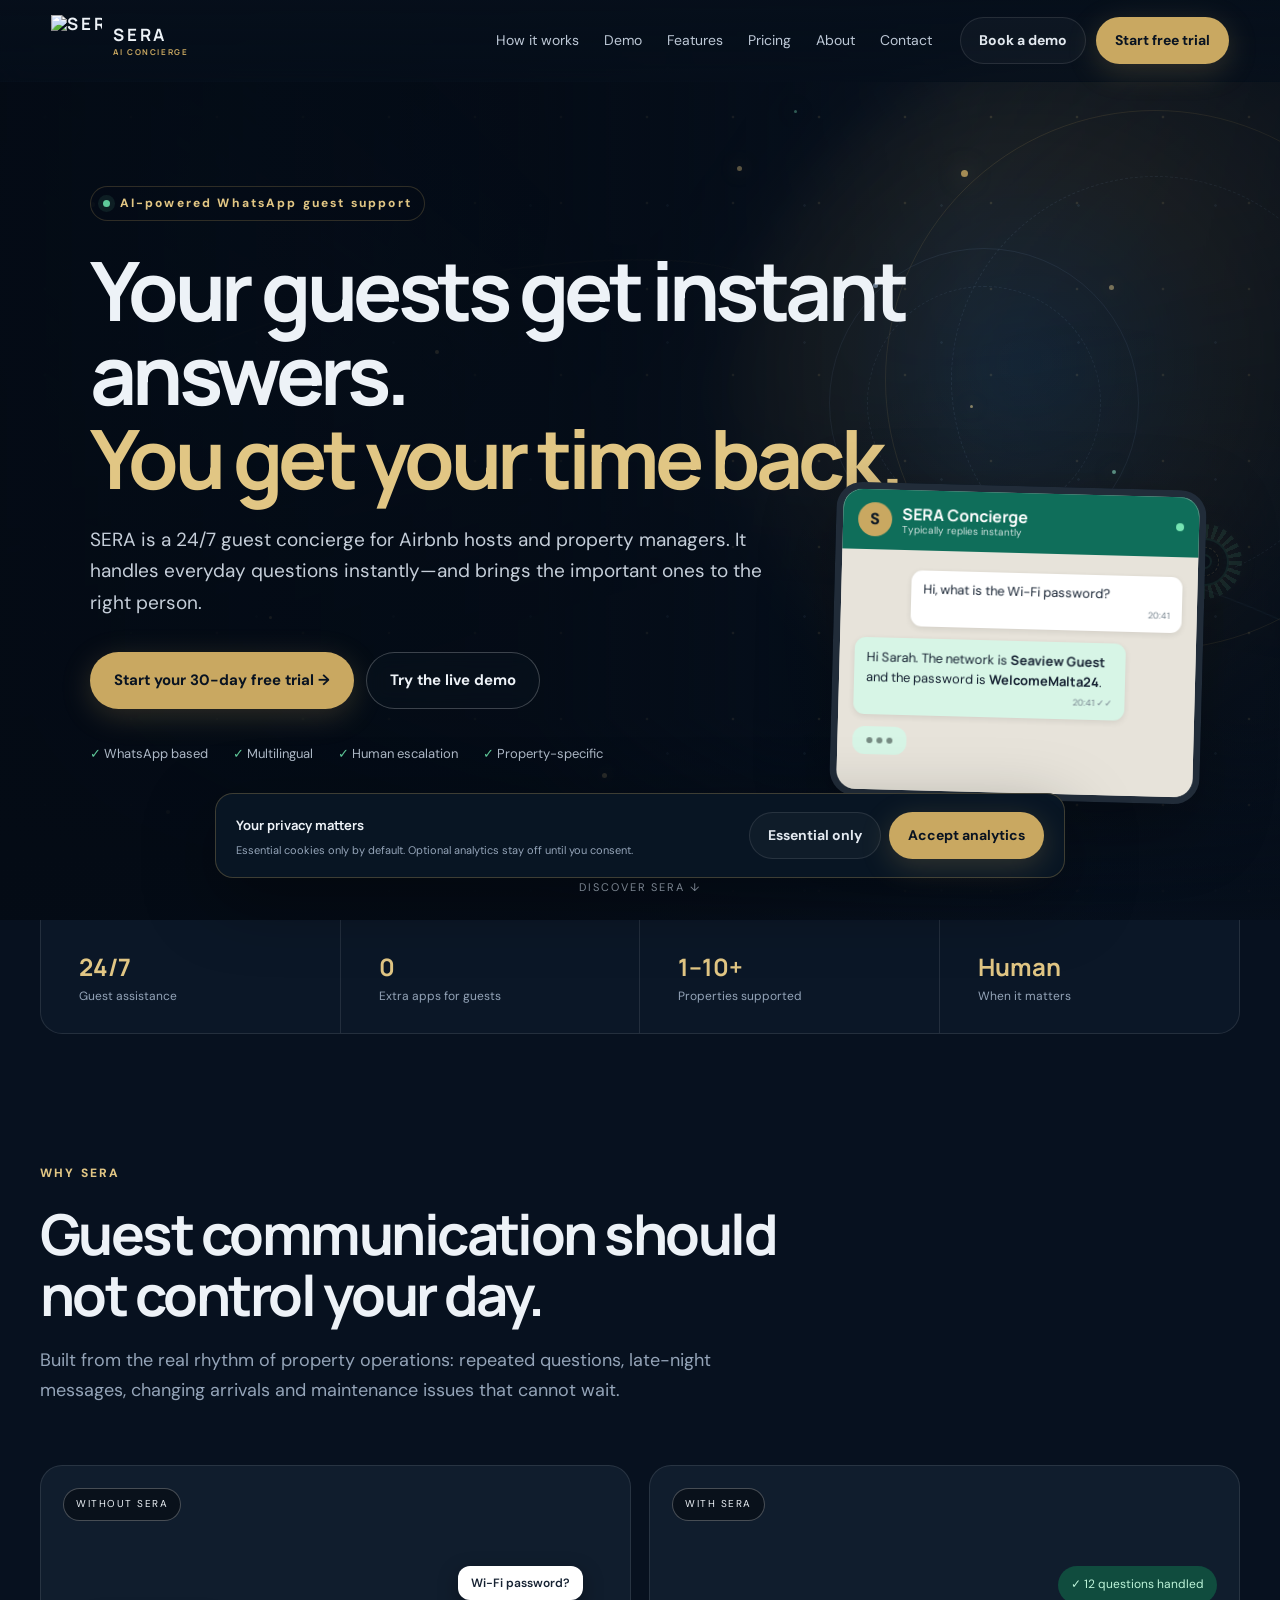
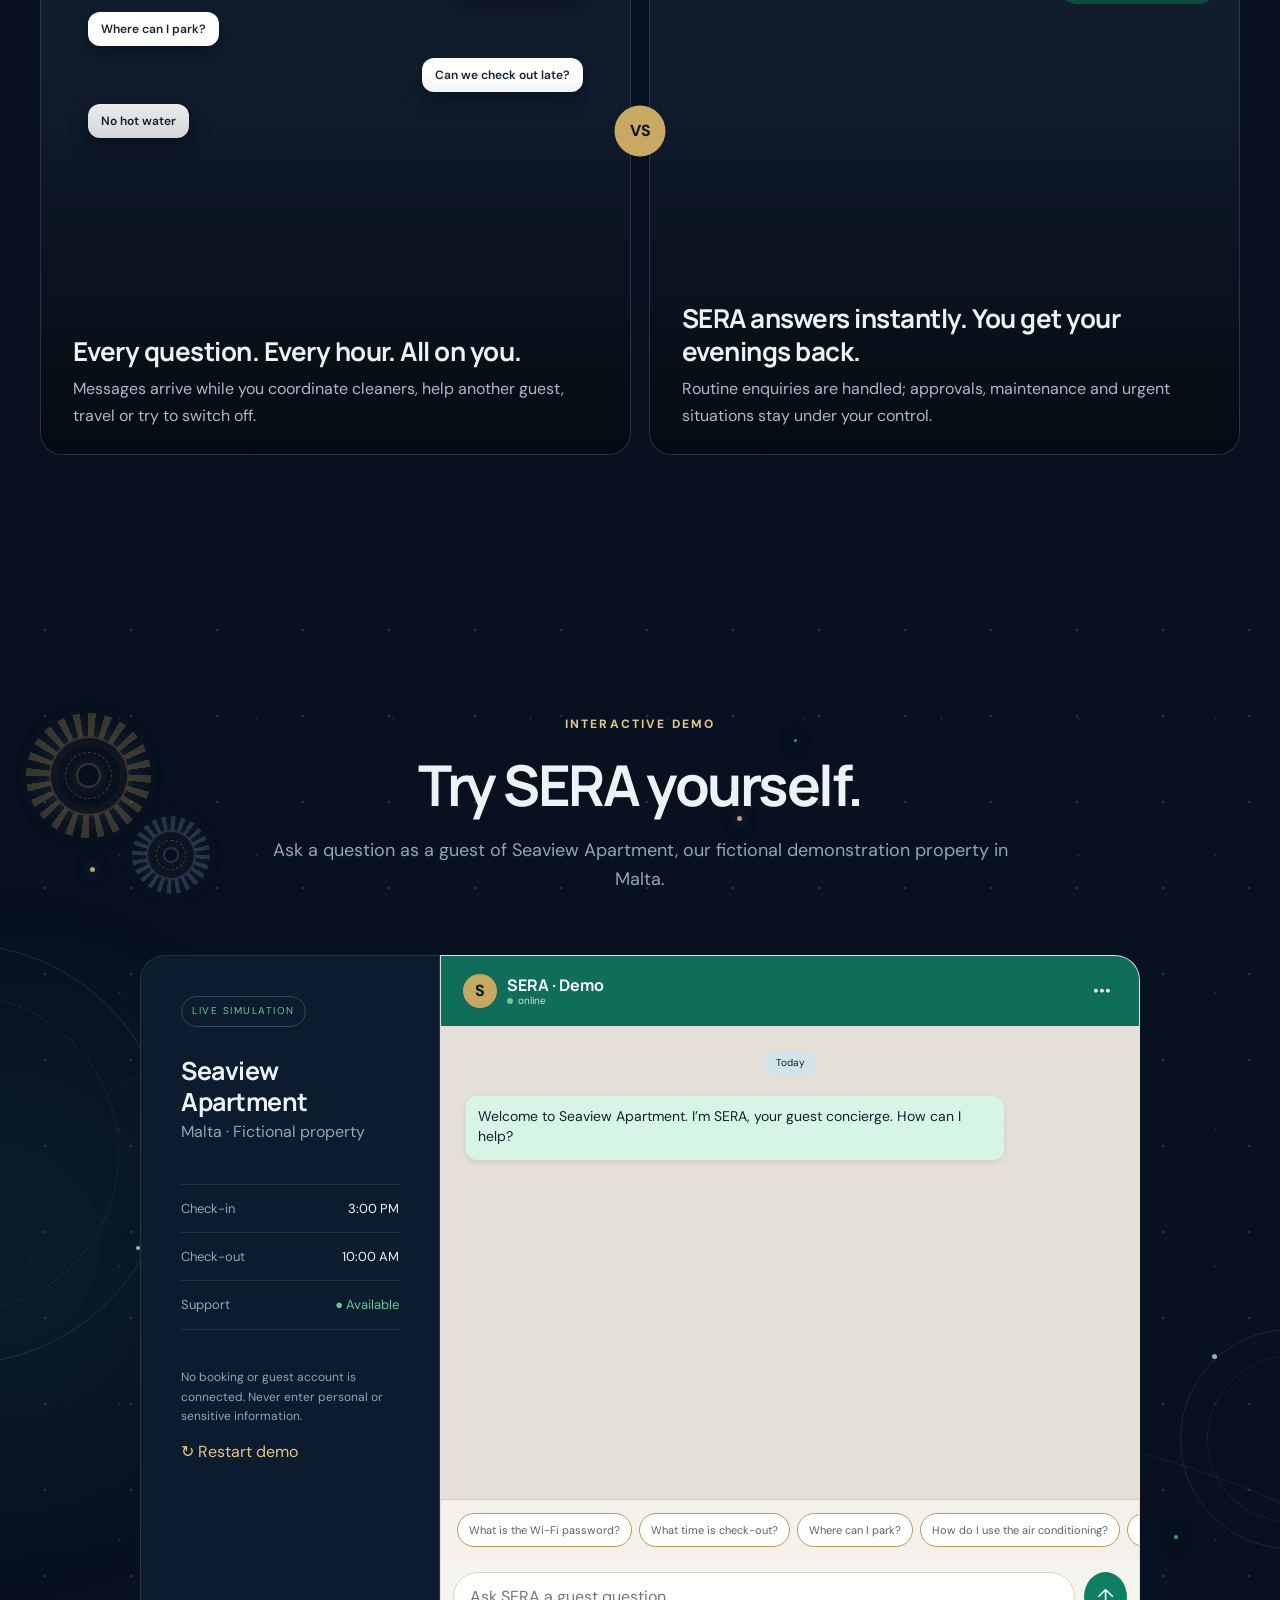
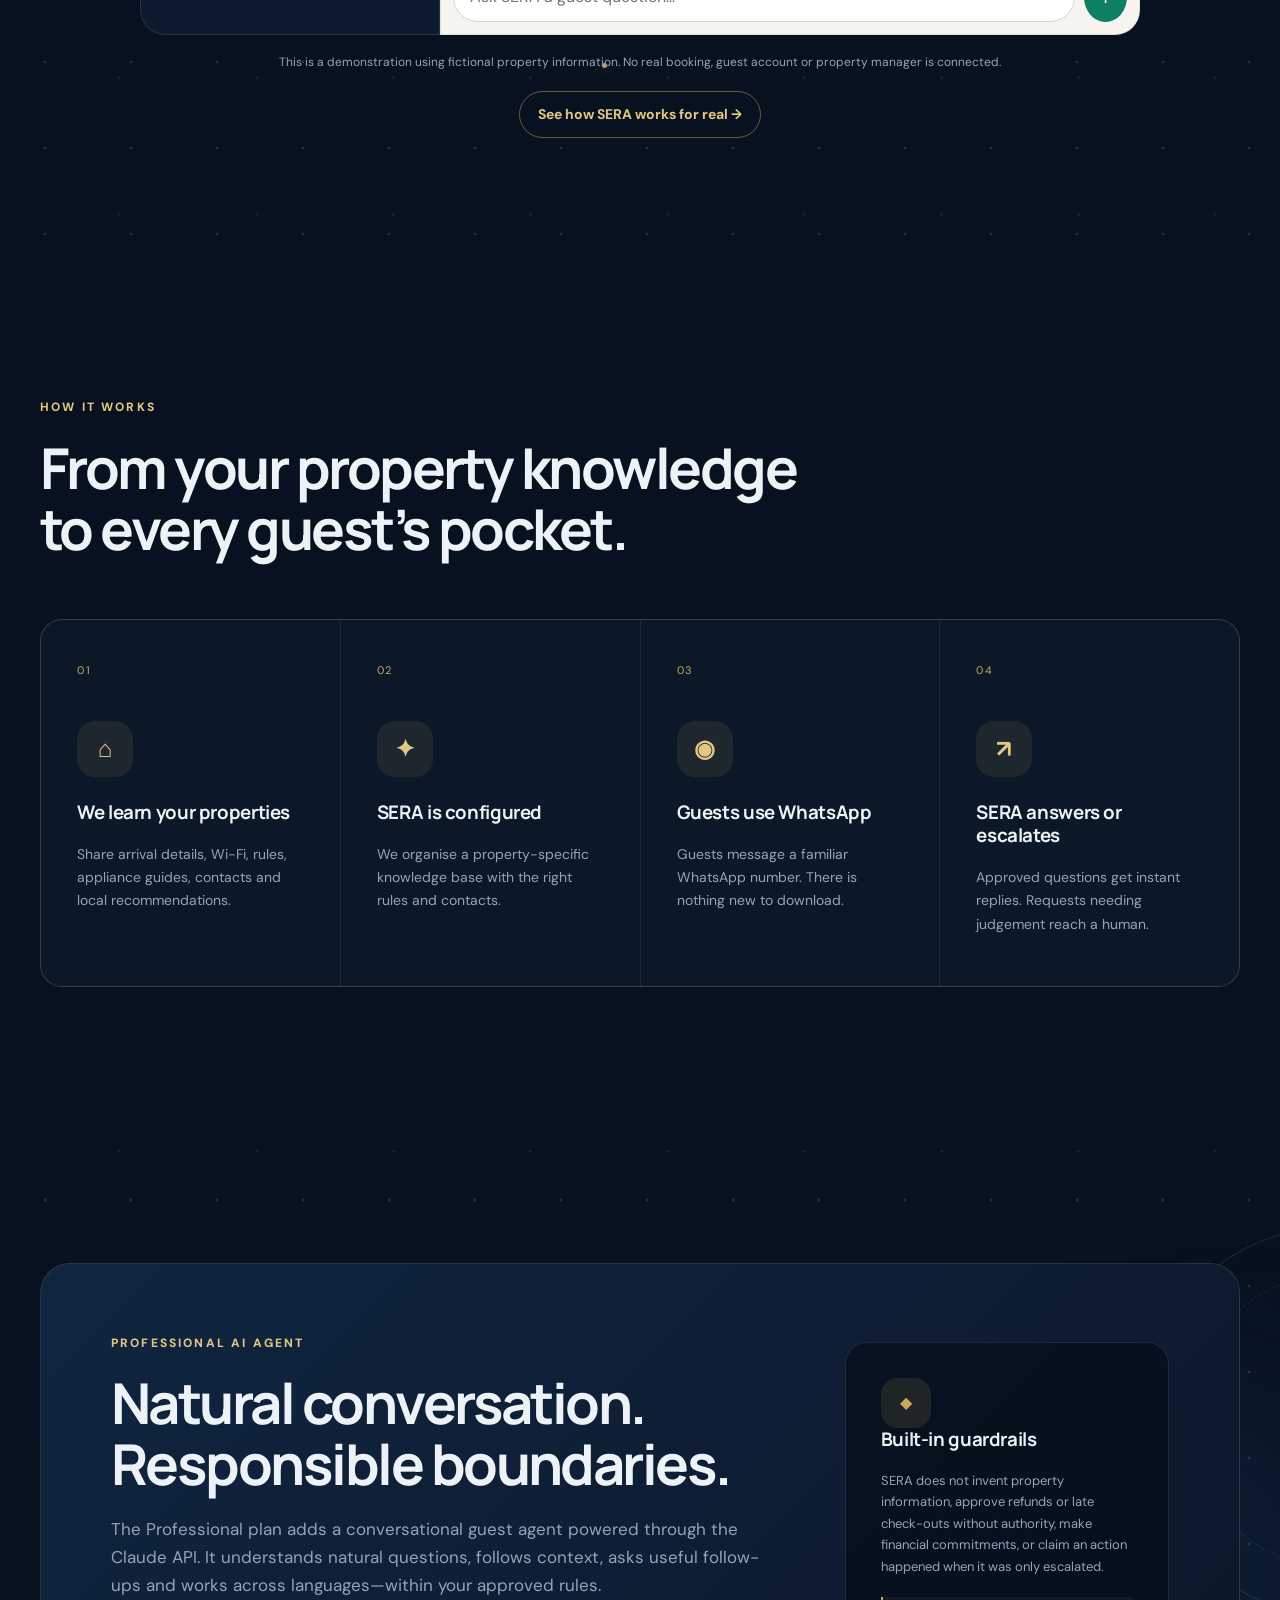
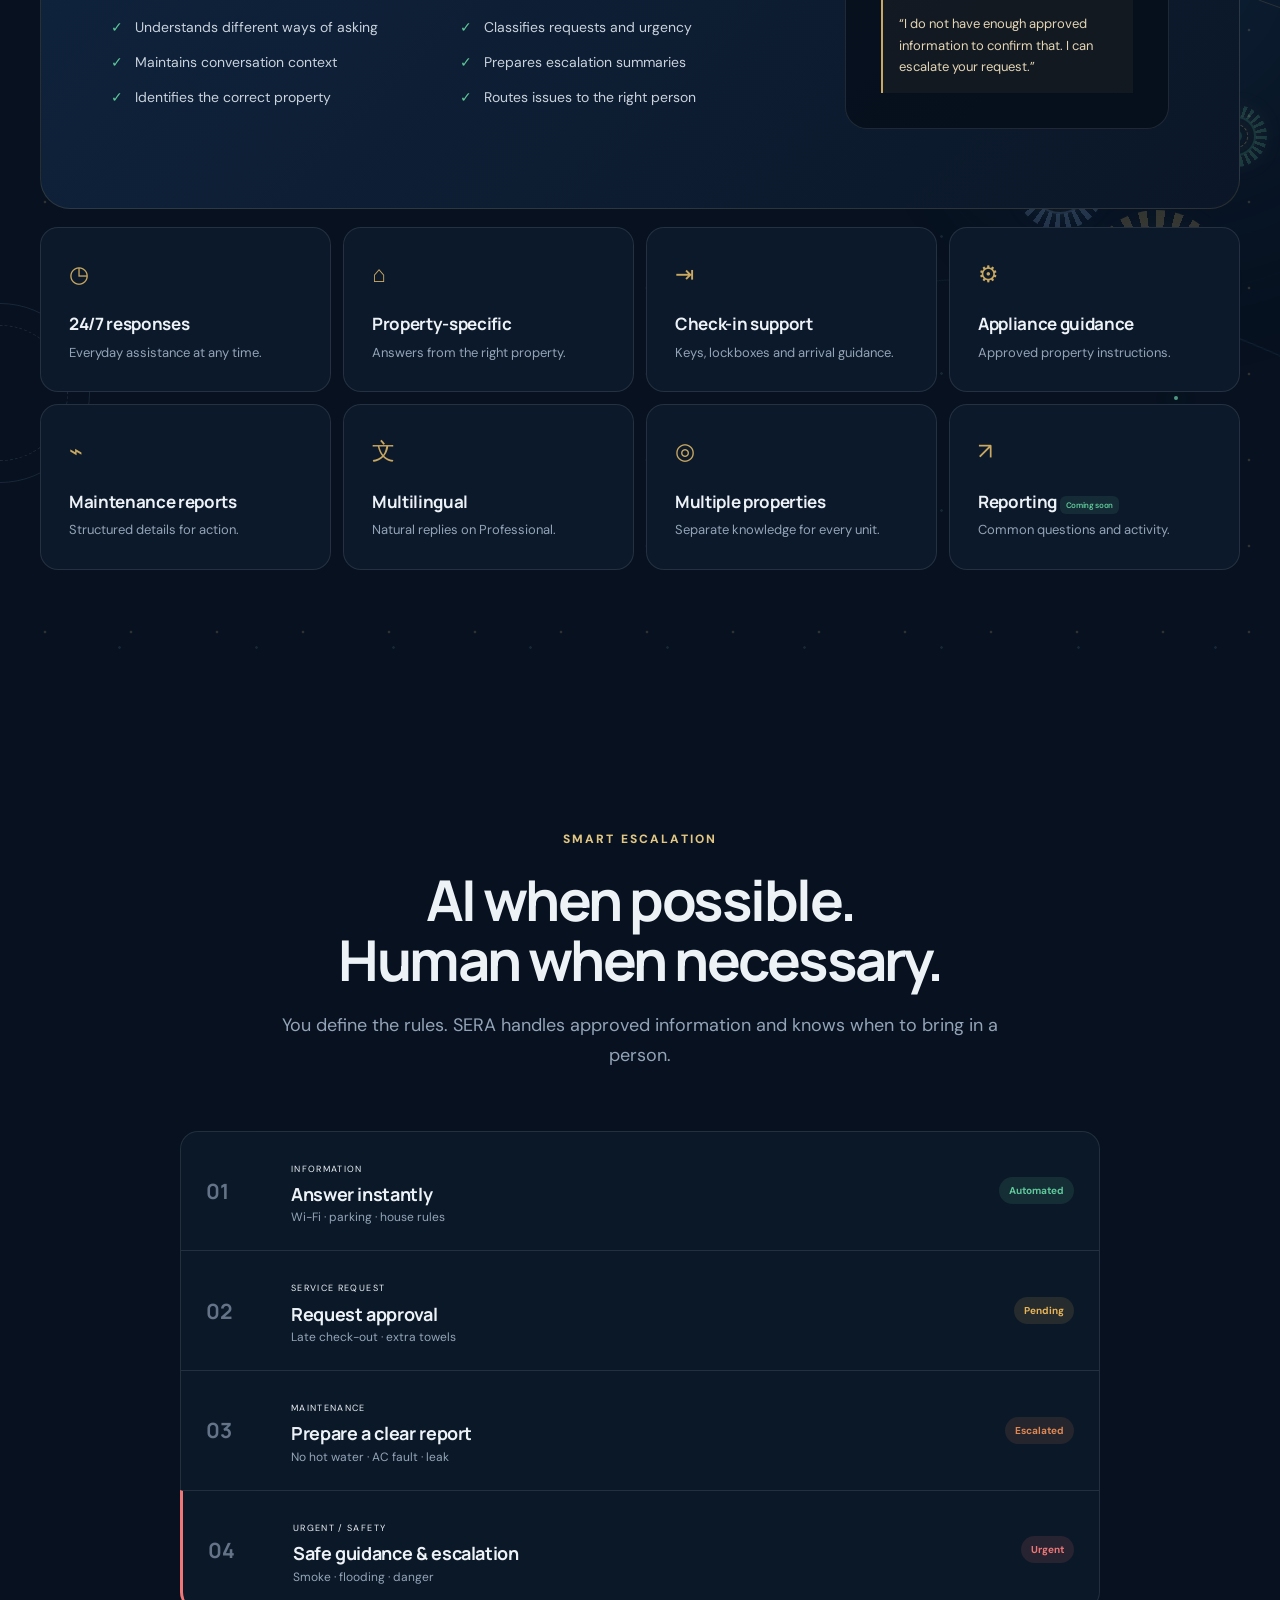
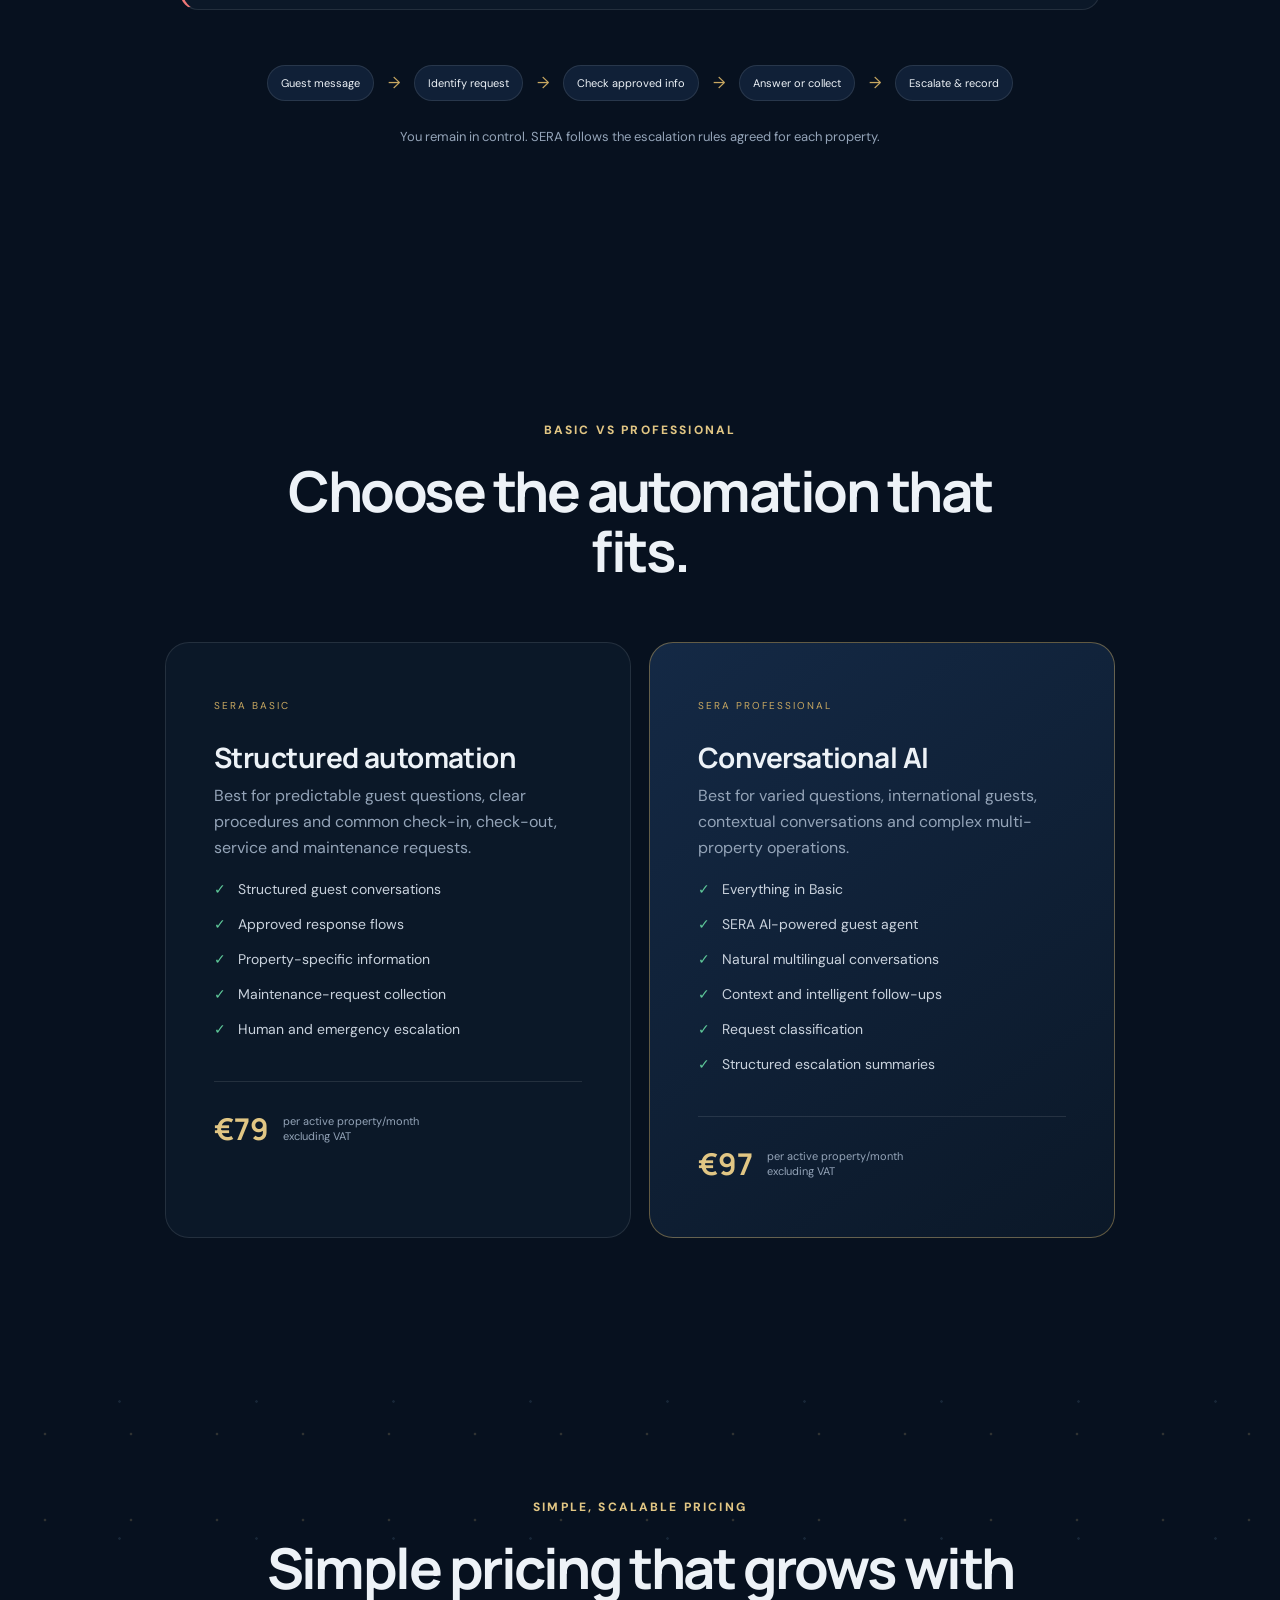
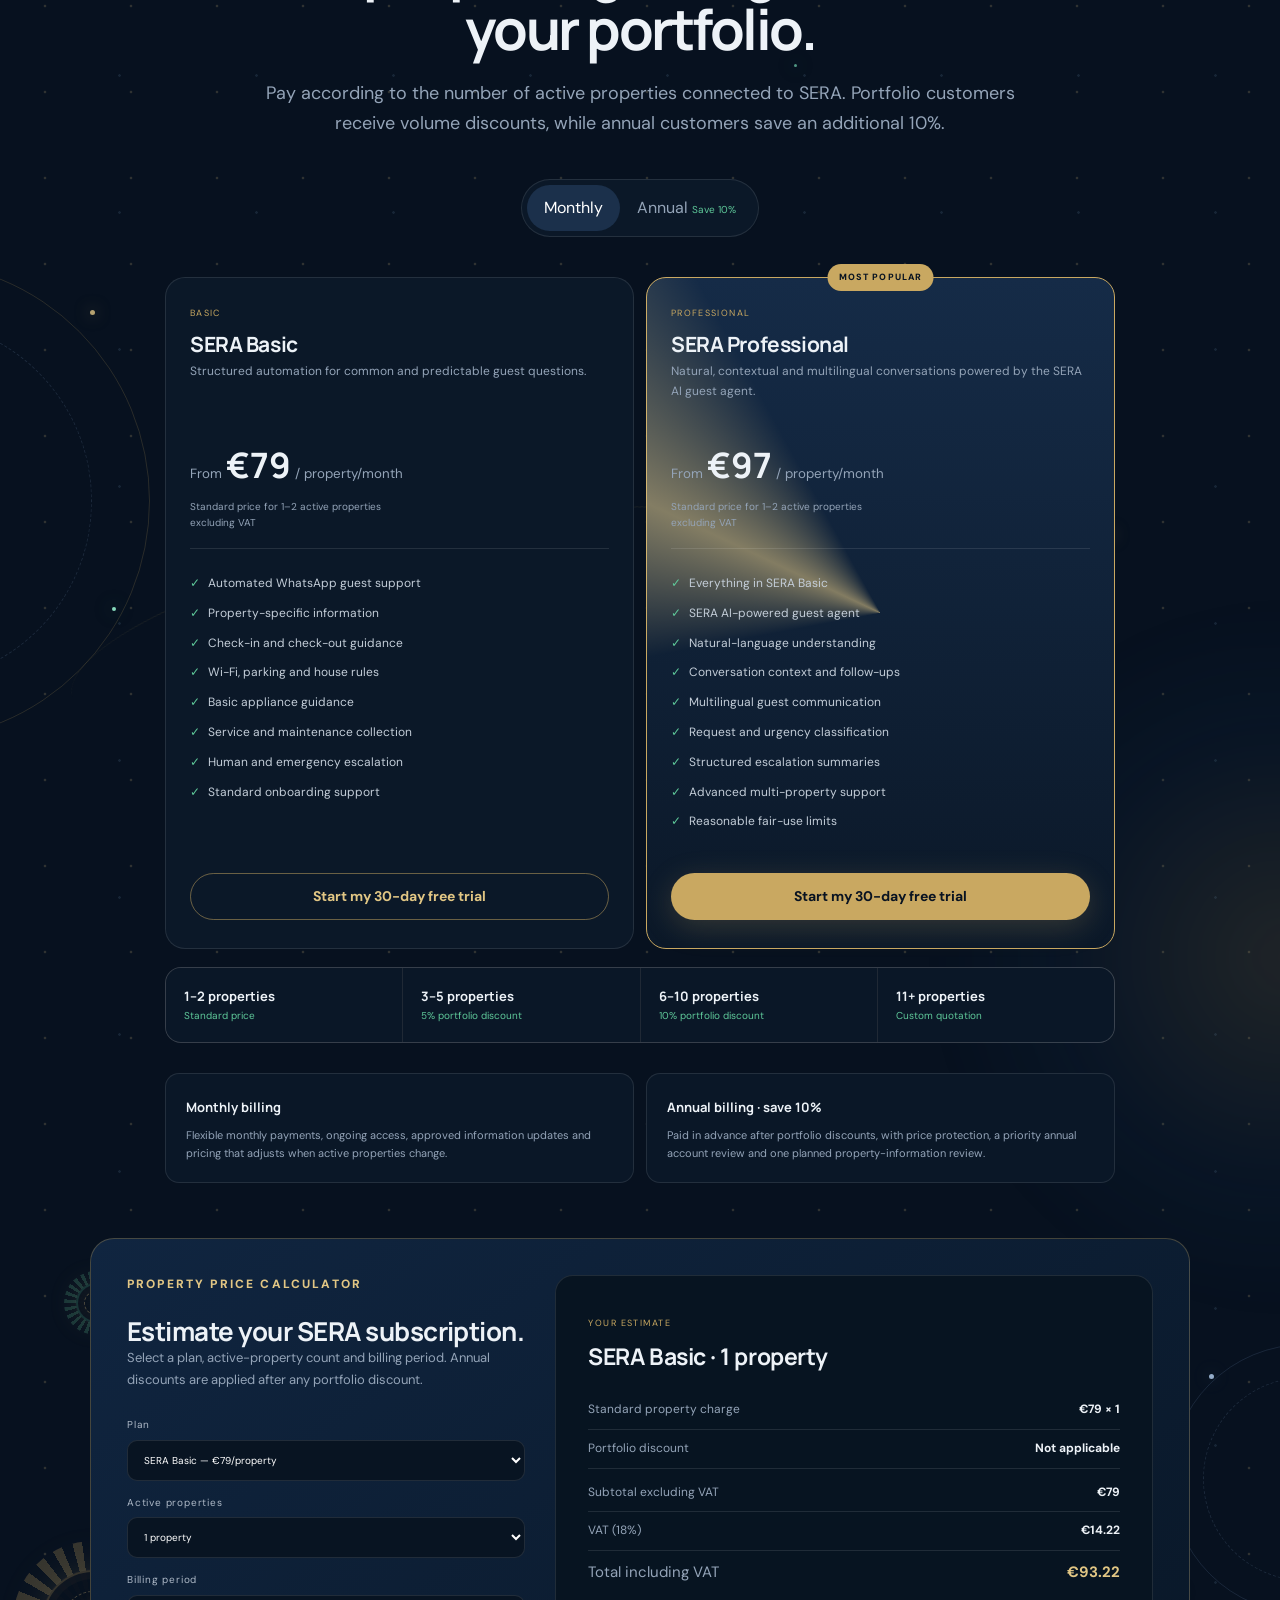
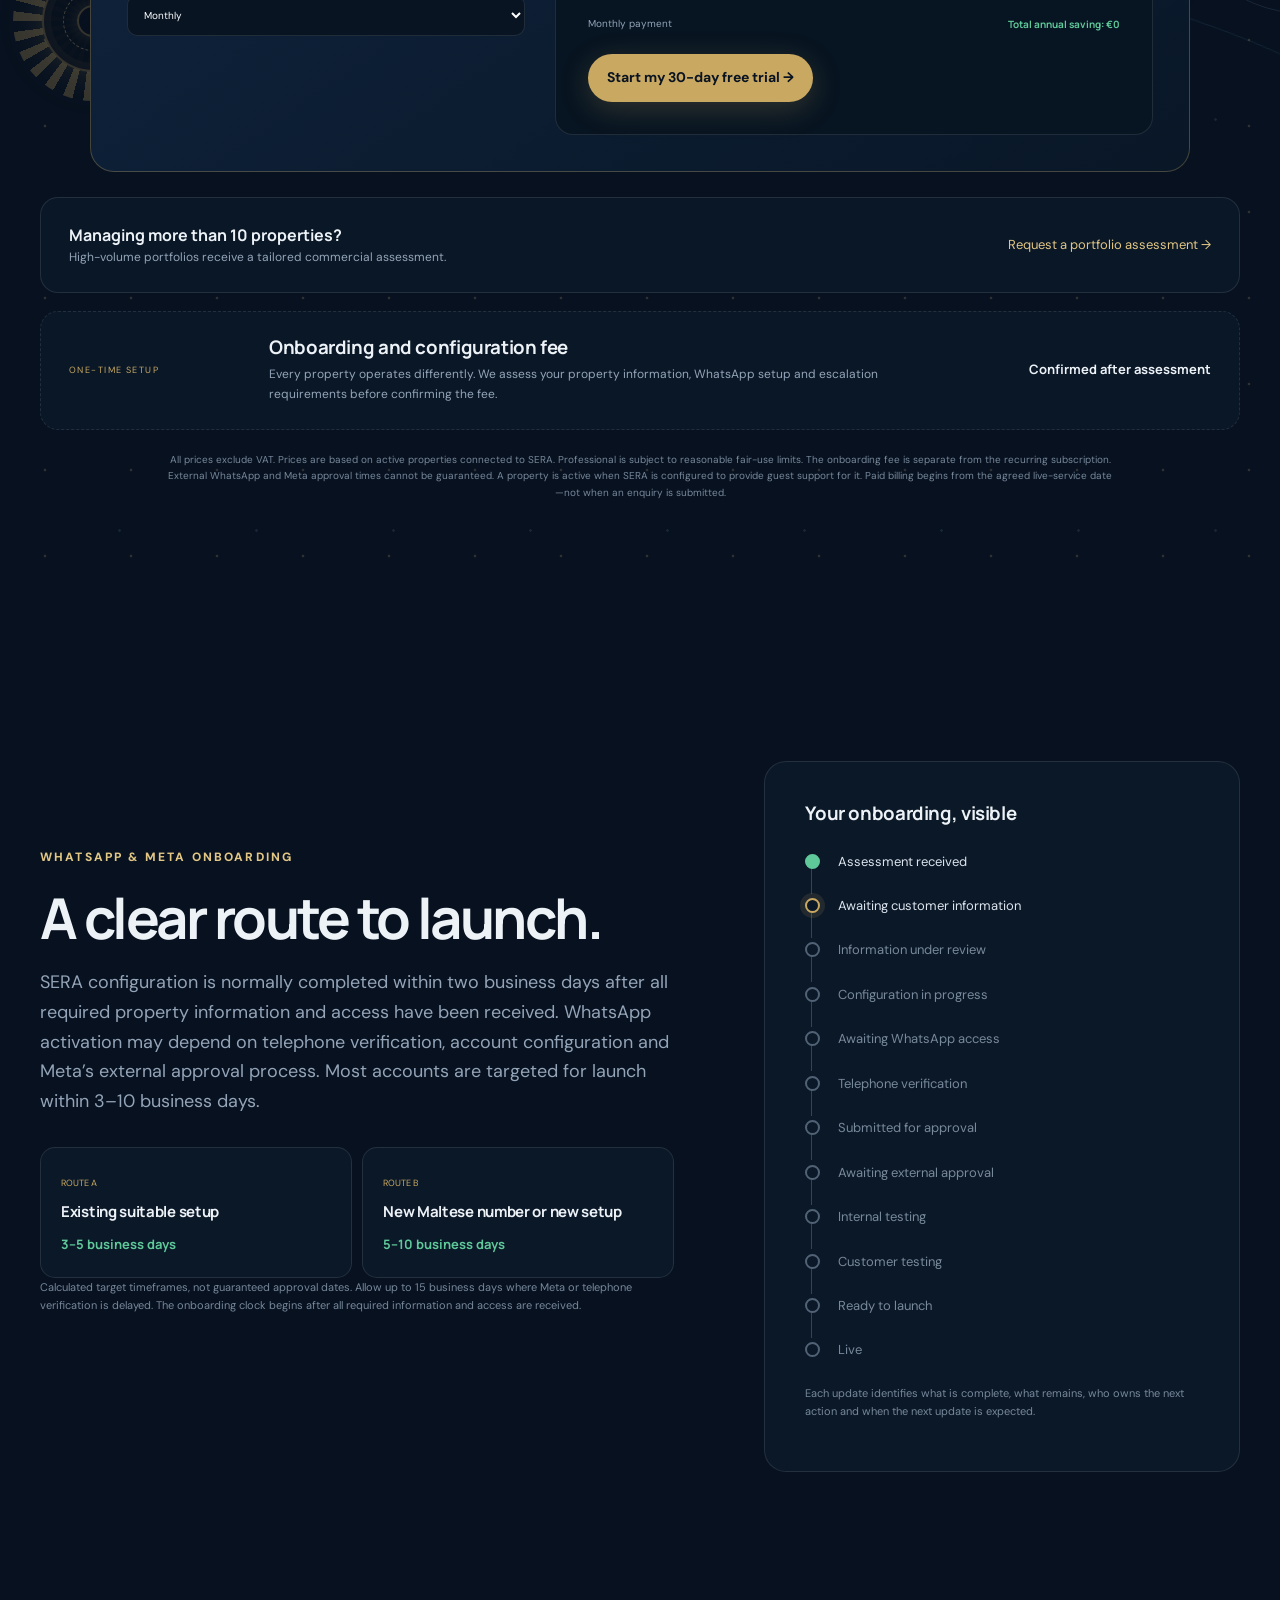
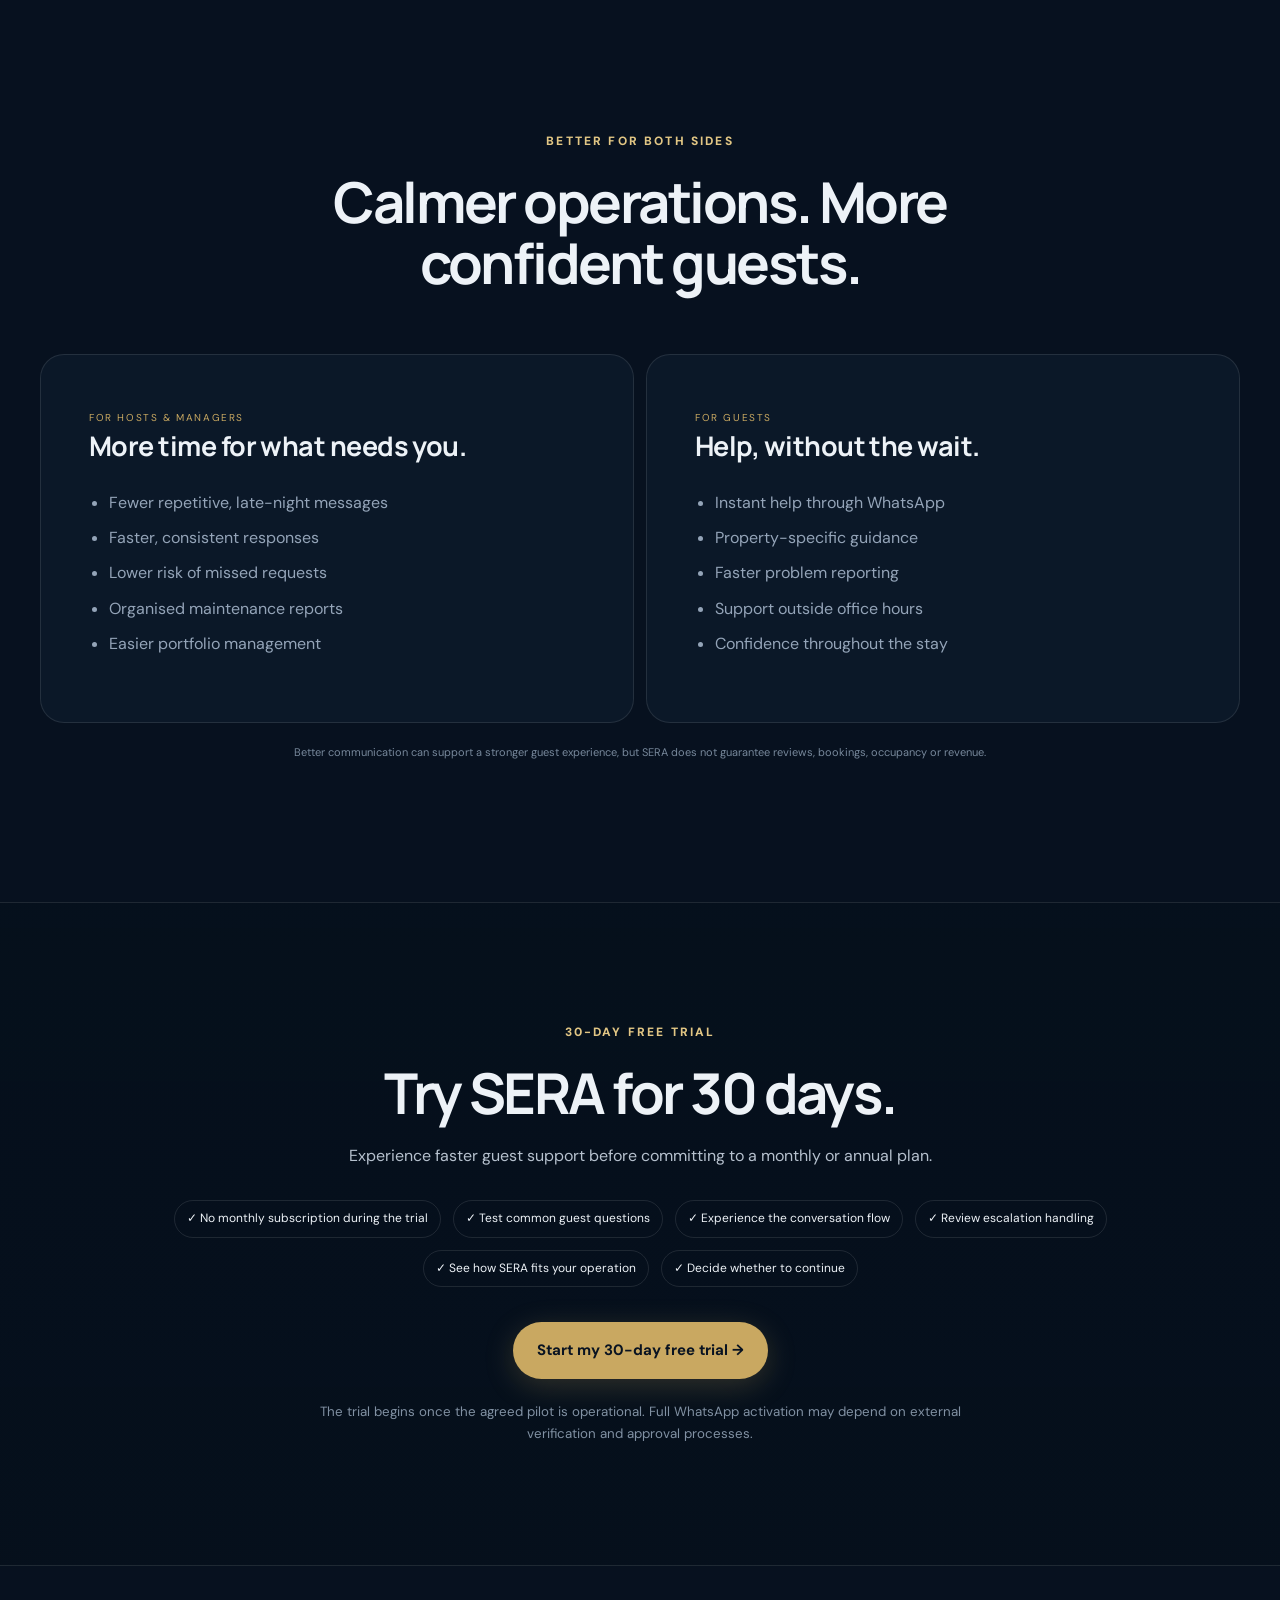
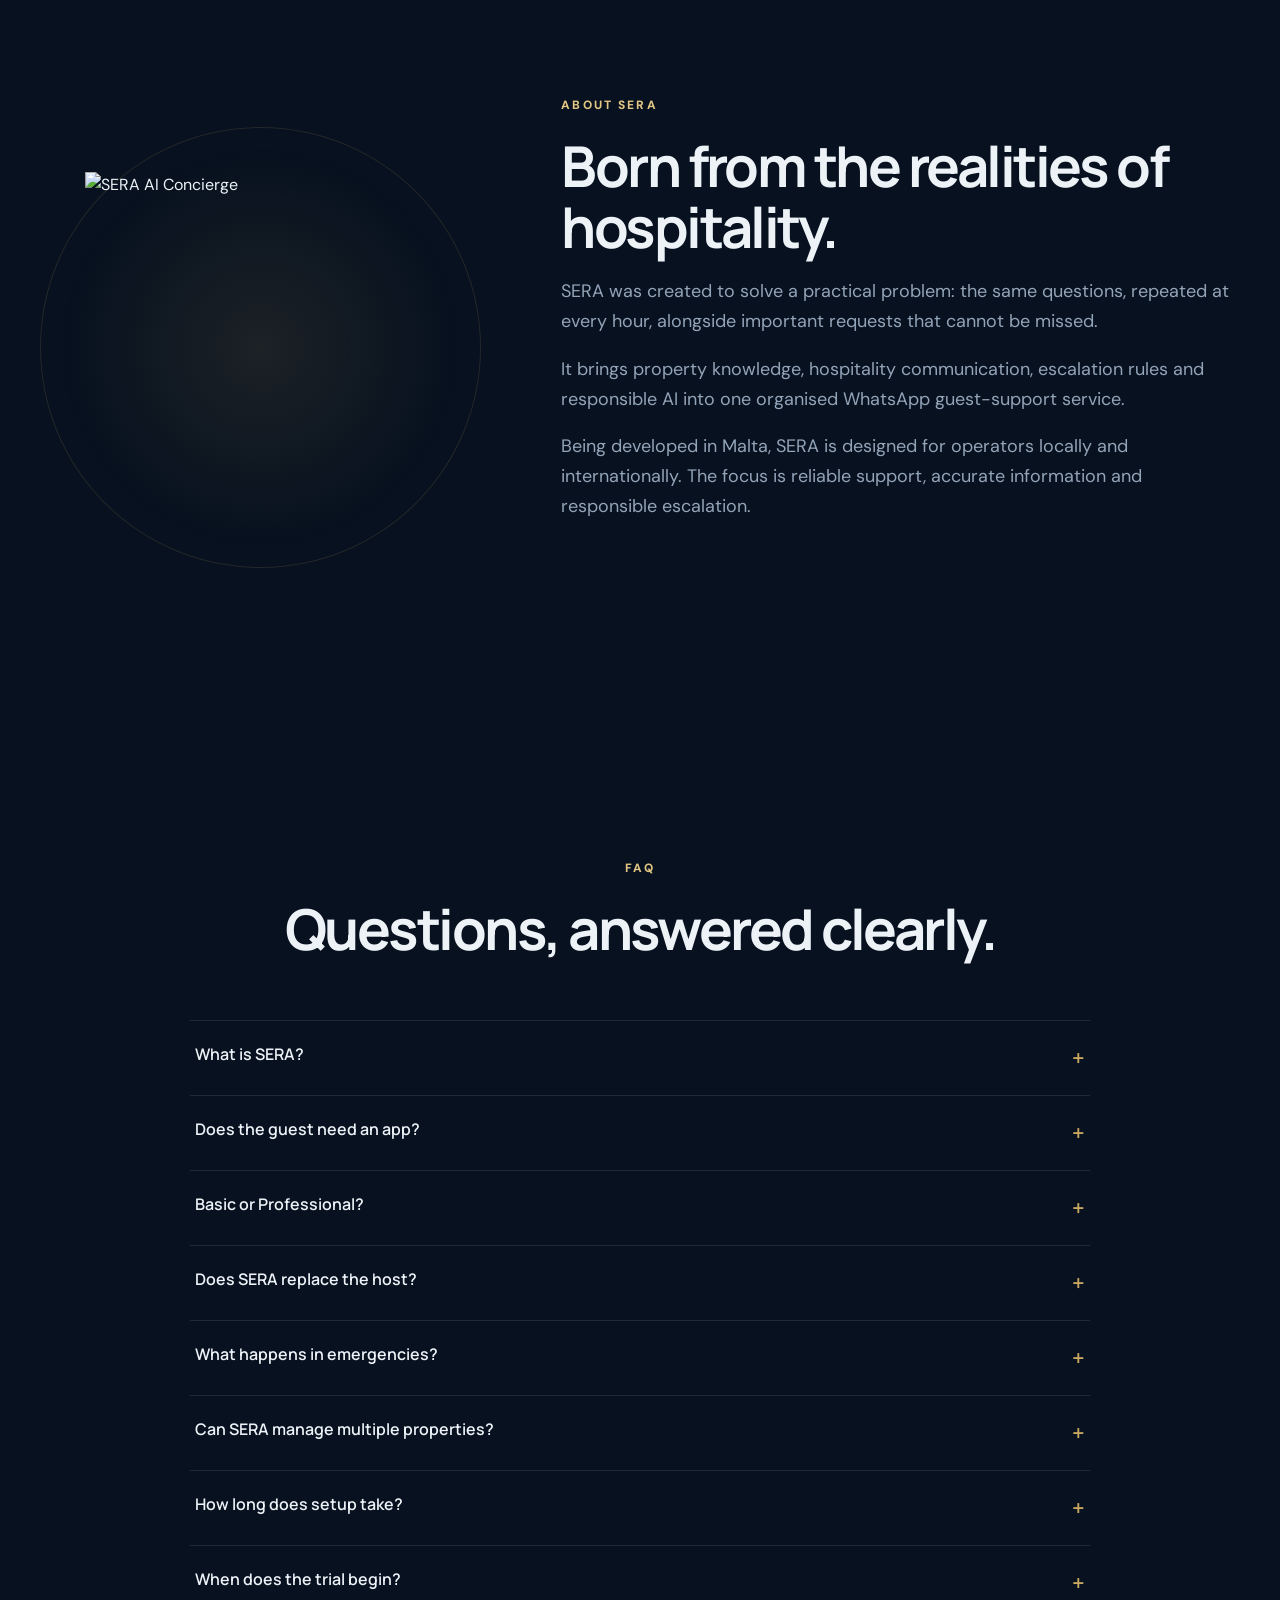
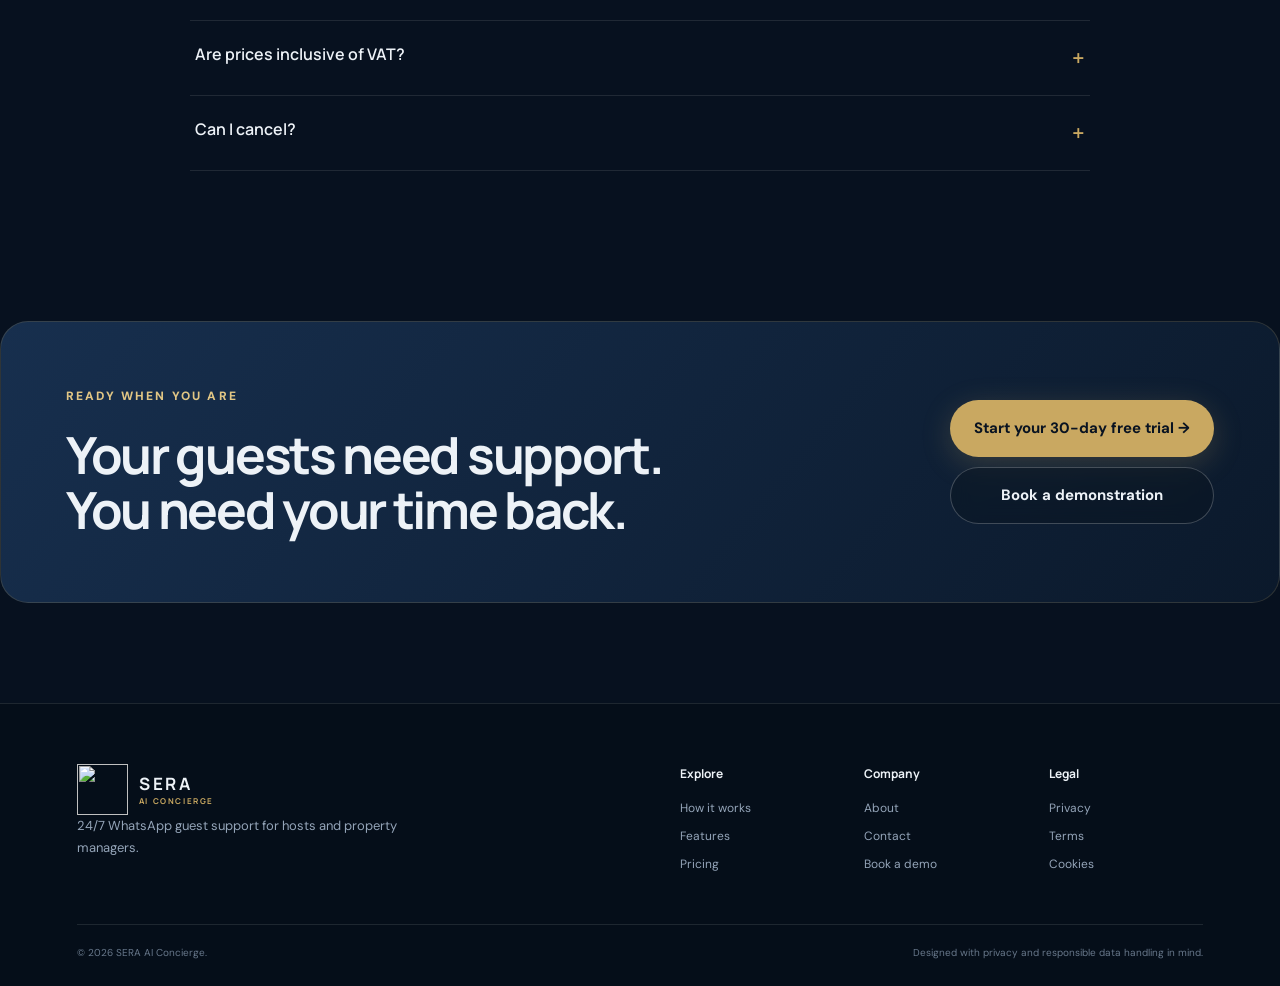
==== index.html @ 0bd28aac "Add files via upload" ====
<!doctype html><html lang="en"><head>
<meta charset="utf-8"><meta name="viewport" content="width=device-width,initial-scale=1">
<title>SERA AI Concierge | 24/7 WhatsApp Guest Support</title>
<meta name="description" content="SERA helps Airbnb hosts and property managers answer guest questions instantly through WhatsApp, manage property information and escalate important situations.">
<meta name="theme-color" content="#07111f"><meta property="og:title" content="SERA AI Concierge | Guest support that never sleeps"><meta property="og:description" content="Instant WhatsApp guest support, property-specific answers and responsible human escalation."><meta property="og:image" content="assets/mediterranean-villa.png"><link rel="icon" href="assets/sera-logo.png">
<link rel="preconnect" href="https://fonts.googleapis.com"><link rel="preconnect" href="https://fonts.gstatic.com" crossorigin><link href="https://fonts.googleapis.com/css2?family=DM+Sans:wght@400;500;600;700&family=Manrope:wght@500;600;700;800&display=swap" rel="stylesheet"><link rel="stylesheet" href="styles.css">
<script type="application/ld+json">{"@context":"https://schema.org","@type":"FAQPage","mainEntity":[{"@type":"Question","name":"What is SERA?","acceptedAnswer":{"@type":"Answer","text":"SERA is an AI-powered WhatsApp guest concierge for short-term rental hosts and property managers."}},{"@type":"Question","name":"Does the guest need to download an app?","acceptedAnswer":{"@type":"Answer","text":"No. Guests communicate through WhatsApp."}},{"@type":"Question","name":"Does SERA replace the host?","acceptedAnswer":{"@type":"Answer","text":"No. SERA handles approved repetitive questions and escalates matters that require human action."}}]}</script>
</head><body><a class="skip-link" href="#main">Skip to content</a>
<header class="site-header" id="home"><a class="brand" href="#home" aria-label="SERA home"><img src="assets/sera-logo.png" alt="SERA AI Concierge logo"><span>SERA <small>AI CONCIERGE</small></span></a><button class="menu-toggle" aria-expanded="false" aria-controls="site-nav"><span></span><span></span><span></span><b class="sr-only">Menu</b></button><nav id="site-nav"><a href="#how">How it works</a><a href="#demo">Demo</a><a href="#features">Features</a><a href="#pricing">Pricing</a><a href="#about">About</a><a href="contact.html">Contact</a></nav><div class="header-actions"><a class="btn btn-ghost track-demo" href="contact.html?intent=demo">Book a demo</a><a class="btn btn-gold track-trial" href="#trial">Start free trial</a></div></header>
<main id="main">
<section class="hero"><div class="hero-image"></div><div class="hero-shade"></div><div class="hero-content reveal"><div class="eyebrow"><i></i> AI-powered WhatsApp guest support</div><h1>Your guests get instant answers.<br><em>You get your time back.</em></h1><p>SERA is a 24/7 guest concierge for Airbnb hosts and property managers. It handles everyday questions instantly—and brings the important ones to the right person.</p><div class="button-row"><a class="btn btn-gold btn-large track-trial" href="#trial">Start your 30-day free trial →</a><a class="btn btn-glass btn-large" href="#demo">Try the live demo</a></div><div class="trust-row"><span>✓ WhatsApp based</span><span>✓ Multilingual</span><span>✓ Human escalation</span><span>✓ Property-specific</span></div></div><div class="hero-chat"><div class="chat-head"><span class="chat-avatar">S</span><div><strong>SERA Concierge</strong><small>Typically replies instantly</small></div><i></i></div><div class="mini-chat-body"><div class="bubble guest">Hi, what is the Wi-Fi password?<time>20:41</time></div><div class="bubble sera">Hi Sarah. The network is <strong>Seaview Guest</strong> and the password is <strong>WelcomeMalta24</strong>.<time>20:41 ✓✓</time></div><div class="typing"><i></i><i></i><i></i></div></div></div><a class="scroll-cue" href="#why">Discover SERA ↓</a></section>
<section class="proof-strip"><div><strong>24/7</strong><span>Guest assistance</span></div><div><strong>0</strong><span>Extra apps for guests</span></div><div><strong>1–10+</strong><span>Properties supported</span></div><div><strong>Human</strong><span>When it matters</span></div></section>
<section class="section" id="why"><div class="section-heading reveal"><span class="kicker">WHY SERA</span><h2>Guest communication should not control your day.</h2><p>Built from the real rhythm of property operations: repeated questions, late-night messages, changing arrivals and maintenance issues that cannot wait.</p></div><div class="before-after reveal"><article class="state-card without"><div class="state-image"></div><span class="state-label">WITHOUT SERA</span><div class="message-storm"><b>Wi-Fi password?</b><b>Where can I park?</b><b>Can we check out late?</b><b>No hot water</b></div><div class="state-copy"><h3>Every question. Every hour. All on you.</h3><p>Messages arrive while you coordinate cleaners, help another guest, travel or try to switch off.</p></div></article><div class="versus">VS</div><article class="state-card with"><div class="state-image"></div><span class="state-label">WITH SERA</span><div class="handled-chip">✓ 12 questions handled</div><div class="state-copy"><h3>SERA answers instantly. You get your evenings back.</h3><p>Routine enquiries are handled; approvals, maintenance and urgent situations stay under your control.</p></div></article></div></section>
<section class="section demo-section" id="demo"><div class="section-heading centered reveal"><span class="kicker">INTERACTIVE DEMO</span><h2>Try SERA yourself.</h2><p>Ask a question as a guest of Seaview Apartment, our fictional demonstration property in Malta.</p></div><div class="demo-shell reveal"><aside class="demo-info"><span class="demo-badge">LIVE SIMULATION</span><h3>Seaview Apartment</h3><p>Malta · Fictional property</p><dl><div><dt>Check-in</dt><dd>3:00 PM</dd></div><div><dt>Check-out</dt><dd>10:00 AM</dd></div><div><dt>Support</dt><dd class="status-green">● Available</dd></div></dl><p class="privacy-note">No booking or guest account is connected. Never enter personal or sensitive information.</p><button class="text-btn" id="restart-demo">↻ Restart demo</button></aside><div class="demo-phone"><div class="phone-head"><span class="chat-avatar">S</span><div><strong>SERA · Demo</strong><small><i></i> online</small></div><button aria-label="Demo information">•••</button></div><div class="chat-area" id="chat-area" aria-live="polite"><div class="day-pill">Today</div><div class="bubble sera">Welcome to Seaview Apartment. I’m SERA, your guest concierge. How can I help?<time></time></div></div><div class="quick-replies" id="quick-replies"><button>What is the Wi-Fi password?</button><button>What time is check-out?</button><button>Where can I park?</button><button>How do I use the air conditioning?</button><button>Can I check out late?</button><button>There is no hot water.</button><button>I am locked outside.</button><button class="urgent-quick">I smell smoke.</button></div><form class="demo-input" id="demo-form"><label class="sr-only" for="demo-question">Ask SERA</label><input id="demo-question" maxlength="180" placeholder="Ask SERA a guest question…" autocomplete="off"><button aria-label="Send">↑</button></form></div></div><p class="demo-disclaimer">This is a demonstration using fictional property information. No real booking, guest account or property manager is connected.</p><div class="center"><a class="btn btn-outline track-trial" href="#trial">See how SERA works for real →</a></div></section>
<section class="section" id="how"><div class="section-heading reveal"><span class="kicker">HOW IT WORKS</span><h2>From your property knowledge to every guest’s pocket.</h2></div><ol class="process-grid"><li class="reveal"><span>01</span><b>⌂</b><h3>We learn your properties</h3><p>Share arrival details, Wi-Fi, rules, appliance guides, contacts and local recommendations.</p></li><li class="reveal"><span>02</span><b>✦</b><h3>SERA is configured</h3><p>We organise a property-specific knowledge base with the right rules and contacts.</p></li><li class="reveal"><span>03</span><b>◉</b><h3>Guests use WhatsApp</h3><p>Guests message a familiar WhatsApp number. There is nothing new to download.</p></li><li class="reveal"><span>04</span><b>↗</b><h3>SERA answers or escalates</h3><p>Approved questions get instant replies. Requests needing judgement reach a human.</p></li></ol></section>
<section class="section ai-agent" id="features"><div class="agent-panel reveal"><div class="agent-copy"><span class="kicker">PROFESSIONAL AI AGENT</span><h2>Natural conversation.<br>Responsible boundaries.</h2><p>The Professional plan adds a conversational guest agent powered through the Claude API. It understands natural questions, follows context, asks useful follow-ups and works across languages—within your approved rules.</p><ul class="check-list"><li>Understands different ways of asking</li><li>Maintains conversation context</li><li>Identifies the correct property</li><li>Classifies requests and urgency</li><li>Prepares escalation summaries</li><li>Routes issues to the right person</li></ul></div><div class="agent-guardrails"><span class="shield">◆</span><h3>Built-in guardrails</h3><p>SERA does not invent property information, approve refunds or late check-outs without authority, make financial commitments, or claim an action happened when it was only escalated.</p><blockquote>“I do not have enough approved information to confirm that. I can escalate your request.”</blockquote></div></div><div class="features-grid"><article><span>◷</span><h3>24/7 responses</h3><p>Everyday assistance at any time.</p></article><article><span>⌂</span><h3>Property-specific</h3><p>Answers from the right property.</p></article><article><span>⇥</span><h3>Check-in support</h3><p>Keys, lockboxes and arrival guidance.</p></article><article><span>⚙</span><h3>Appliance guidance</h3><p>Approved property instructions.</p></article><article><span>⌁</span><h3>Maintenance reports</h3><p>Structured details for action.</p></article><article><span>文</span><h3>Multilingual</h3><p>Natural replies on Professional.</p></article><article><span>◎</span><h3>Multiple properties</h3><p>Separate knowledge for every unit.</p></article><article><span>↗</span><h3>Reporting <small>Coming soon</small></h3><p>Common questions and activity.</p></article></div></section>
<section class="section escalation-section" id="escalations"><div class="section-heading centered reveal"><span class="kicker">SMART ESCALATION</span><h2>AI when possible.<br>Human when necessary.</h2><p>You define the rules. SERA handles approved information and knows when to bring in a person.</p></div><div class="levels"><article class="level info"><span>01</span><div><small>INFORMATION</small><h3>Answer instantly</h3><p>Wi-Fi · parking · house rules</p></div><b>Automated</b></article><article class="level service"><span>02</span><div><small>SERVICE REQUEST</small><h3>Request approval</h3><p>Late check-out · extra towels</p></div><b>Pending</b></article><article class="level maintenance"><span>03</span><div><small>MAINTENANCE</small><h3>Prepare a clear report</h3><p>No hot water · AC fault · leak</p></div><b>Escalated</b></article><article class="level urgent"><span>04</span><div><small>URGENT / SAFETY</small><h3>Safe guidance & escalation</h3><p>Smoke · flooding · danger</p></div><b>Urgent</b></article></div><div class="flow-line reveal"><span>Guest message</span><i>→</i><span>Identify request</span><i>→</i><span>Check approved info</span><i>→</i><span>Answer or collect</span><i>→</i><span>Escalate & record</span></div><p class="control-note">You remain in control. SERA follows the escalation rules agreed for each property.</p></section>
<section class="section comparison-section" id="plans"><div class="section-heading centered reveal"><span class="kicker">BASIC VS PROFESSIONAL</span><h2>Choose the automation that fits.</h2></div><div class="comparison-grid reveal"><article><span class="plan-label">SERA BASIC</span><h3>Structured automation</h3><p>Best for predictable guest questions, clear procedures and common check-in, check-out, service and maintenance requests.</p><ul class="check-list"><li>Structured guest conversations</li><li>Approved response flows</li><li>Property-specific information</li><li>Maintenance-request collection</li><li>Human and emergency escalation</li></ul><div class="comparison-price"><strong>€79</strong><span>per active property/month<br>excluding VAT</span></div></article><article class="pro-card"><span class="plan-label">SERA PROFESSIONAL</span><h3>Conversational AI</h3><p>Best for varied questions, international guests, contextual conversations and complex multi-property operations.</p><ul class="check-list"><li>Everything in Basic</li><li>SERA AI-powered guest agent</li><li>Natural multilingual conversations</li><li>Context and intelligent follow-ups</li><li>Request classification</li><li>Structured escalation summaries</li></ul><div class="comparison-price"><strong>€97</strong><span>per active property/month<br>excluding VAT</span></div></article></div></section>
<section class="section pricing-section" id="pricing"><div class="section-heading centered reveal"><span class="kicker">SIMPLE, SCALABLE PRICING</span><h2>Simple pricing that grows with your portfolio.</h2><p>Pay according to the number of active properties connected to SERA. Portfolio customers receive volume discounts, while annual customers save an additional 10%.</p></div><div class="billing-toggle"><button class="active" data-billing="monthly">Monthly</button><button data-billing="annual">Annual <span>Save 10%</span></button></div><div class="pricing-grid" id="pricing-grid"></div><div class="portfolio-bands"><article><strong>1–2 properties</strong><span>Standard price</span></article><article><strong>3–5 properties</strong><span>5% portfolio discount</span></article><article><strong>6–10 properties</strong><span>10% portfolio discount</span></article><article><strong>11+ properties</strong><span>Custom quotation</span></article></div><div class="price-calculator reveal" id="portfolio-calculator"><div class="calculator-controls"><div><span class="kicker">PROPERTY PRICE CALCULATOR</span><h3>Estimate your SERA subscription.</h3><p>Select a plan, active-property count and billing period. Annual discounts are applied after any portfolio discount.</p></div><label>Plan<select id="calc-plan"><option value="basic">SERA Basic — €79/property</option><option value="professional">SERA Professional — €97/property</option></select></label><label>Active properties<select id="calc-properties"><option value="1">1 property</option><option value="2">2 properties</option><option value="3">3 properties</option><option value="4">4 properties</option><option value="5">5 properties</option><option value="6">6 properties</option><option value="7">7 properties</option><option value="8">8 properties</option><option value="9">9 properties</option><option value="10">10 properties</option><option value="11">More than 10</option></select></label><label>Billing period<select id="calc-billing"><option value="monthly">Monthly</option><option value="annual">Annual — save an additional 10%</option></select></label></div><div class="calculator-result" id="calculator-result" aria-live="polite"></div></div><div class="pricing-notes"><div><strong>Managing more than 10 properties?</strong><span>High-volume portfolios receive a tailored commercial assessment.</span></div><a href="contact.html?intent=portfolio">Request a portfolio assessment →</a></div><div class="setup-card"><span>ONE-TIME SETUP</span><div><h3>Onboarding and configuration fee</h3><p>Every property operates differently. We assess your property information, WhatsApp setup and escalation requirements before confirming the fee.</p></div><strong>Confirmed after assessment</strong></div><p class="commercial-note">All prices exclude VAT. Prices are based on active properties connected to SERA. Professional is subject to reasonable fair-use limits. The onboarding fee is separate from the recurring subscription. External WhatsApp and Meta approval times cannot be guaranteed.</p></section>
<section class="section onboarding-section"><div class="onboarding-grid"><div class="section-heading reveal"><span class="kicker">WHATSAPP & META ONBOARDING</span><h2>A clear route to launch.</h2><p>SERA configuration is normally completed within two business days after all required property information and access have been received. WhatsApp activation may depend on telephone verification, account configuration and Meta’s external approval process. Most accounts are targeted for launch within 3–10 business days.</p><div class="route-cards"><article><small>ROUTE A</small><h3>Existing suitable setup</h3><strong>3–5 business days</strong></article><article><small>ROUTE B</small><h3>New Maltese number or new setup</h3><strong>5–10 business days</strong></article></div><p class="fineprint">Calculated target timeframes, not guaranteed approval dates. Allow up to 15 business days where Meta or telephone verification is delayed. The onboarding clock begins after all required information and access are received.</p></div><div class="status-timeline reveal"><h3>Your onboarding, visible</h3><ol><li class="done">Assessment received</li><li class="active">Awaiting customer information</li><li>Information under review</li><li>Configuration in progress</li><li>Awaiting WhatsApp access</li><li>Telephone verification</li><li>Submitted for approval</li><li>Awaiting external approval</li><li>Internal testing</li><li>Customer testing</li><li>Ready to launch</li><li>Live</li></ol><p class="fineprint">Each update identifies what is complete, what remains, who owns the next action and when the next update is expected.</p></div></div></section>
<section class="section benefits-section"><div class="section-heading centered reveal"><span class="kicker">BETTER FOR BOTH SIDES</span><h2>Calmer operations. More confident guests.</h2></div><div class="benefit-columns reveal"><article><span>FOR HOSTS & MANAGERS</span><h3>More time for what needs you.</h3><ul><li>Fewer repetitive, late-night messages</li><li>Faster, consistent responses</li><li>Lower risk of missed requests</li><li>Organised maintenance reports</li><li>Easier portfolio management</li></ul></article><article><span>FOR GUESTS</span><h3>Help, without the wait.</h3><ul><li>Instant help through WhatsApp</li><li>Property-specific guidance</li><li>Faster problem reporting</li><li>Support outside office hours</li><li>Confidence throughout the stay</li></ul></article></div><p class="fineprint centered-text">Better communication can support a stronger guest experience, but SERA does not guarantee reviews, bookings, occupancy or revenue.</p></section>
<section class="trial-section" id="trial"><div class="trial-inner reveal"><span class="kicker">30-DAY FREE TRIAL</span><h2>Try SERA for 30 days.</h2><p>Experience faster guest support before committing to a monthly or annual plan.</p><div class="trial-points"><span>✓ No monthly subscription during the trial</span><span>✓ Test common guest questions</span><span>✓ Experience the conversation flow</span><span>✓ Review escalation handling</span><span>✓ See how SERA fits your operation</span><span>✓ Decide whether to continue</span></div><a class="btn btn-gold btn-large track-trial" href="contact.html?intent=trial">Start my 30-day free trial →</a><small>The trial begins once the agreed pilot is operational. Full WhatsApp activation may depend on external verification and approval processes.</small></div></section>
<section class="section about-section" id="about"><div class="about-grid"><div class="about-visual reveal"><img src="assets/sera-logo.png" alt="SERA AI Concierge" loading="lazy"></div><div class="section-heading reveal"><span class="kicker">ABOUT SERA</span><h2>Born from the realities of hospitality.</h2><p>SERA was created to solve a practical problem: the same questions, repeated at every hour, alongside important requests that cannot be missed.</p><p>It brings property knowledge, hospitality communication, escalation rules and responsible AI into one organised WhatsApp guest-support service.</p><p>Being developed in Malta, SERA is designed for operators locally and internationally. The focus is reliable support, accurate information and responsible escalation.</p></div></div></section>
<section class="section faq-section" id="faq"><div class="section-heading centered reveal"><span class="kicker">FAQ</span><h2>Questions, answered clearly.</h2></div><div class="faq-list"><details><summary>What is SERA?</summary><p>An AI-powered WhatsApp guest concierge for short-term rental hosts and property managers.</p></details><details><summary>Does the guest need an app?</summary><p>No. Guests communicate through WhatsApp.</p></details><details><summary>Basic or Professional?</summary><p>Basic uses structured flows and approved information. Professional adds a Claude-powered conversational AI guest agent.</p></details><details><summary>Does SERA replace the host?</summary><p>No. It handles repetitive questions and escalates matters needing human action.</p></details><details><summary>What happens in emergencies?</summary><p>SERA follows approved procedures and directs guests to emergency services where immediate danger exists.</p></details><details><summary>Can SERA manage multiple properties?</summary><p>Yes, with separate approved information for each property.</p></details><details><summary>How long does setup take?</summary><p>Internal configuration normally takes up to two business days after all information is received. WhatsApp activation targets 3–10 business days, depending on Meta approval.</p></details><details><summary>When does the trial begin?</summary><p>When the agreed pilot is operational. No monthly subscription is charged during the trial.</p></details><details><summary>Are prices inclusive of VAT?</summary><p>No. Prices exclude VAT.</p></details><details><summary>Can I cancel?</summary><p>Cancellation is governed by the final approved terms. Review them before subscribing.</p></details></div></section>
<section class="final-cta"><div><span class="kicker">READY WHEN YOU ARE</span><h2>Your guests need support.<br>You need your time back.</h2></div><div><a class="btn btn-gold btn-large track-trial" href="contact.html?intent=trial">Start your 30-day free trial →</a><a class="btn btn-glass btn-large track-demo" href="contact.html?intent=demo">Book a demonstration</a></div></section></main>
<footer><div class="footer-main"><div><a class="brand" href="#home"><img src="assets/sera-logo.png" alt=""><span>SERA <small>AI CONCIERGE</small></span></a><p>24/7 WhatsApp guest support for hosts and property managers.</p></div><div class="footer-links"><div><strong>Explore</strong><a href="#how">How it works</a><a href="#features">Features</a><a href="#pricing">Pricing</a></div><div><strong>Company</strong><a href="#about">About</a><a href="contact.html">Contact</a><a href="contact.html?intent=demo">Book a demo</a></div><div><strong>Legal</strong><a href="legal.html#privacy">Privacy</a><a href="legal.html#terms">Terms</a><a href="legal.html#cookies">Cookies</a></div></div></div><div class="footer-bottom"><span>© 2026 SERA AI Concierge.</span><span>Designed with privacy and responsible data handling in mind.</span></div></footer>
<div class="cookie-banner" id="cookie-banner"><div><strong>Your privacy matters</strong><p>Essential cookies only by default. Optional analytics stay off until you consent.</p></div><div><button class="btn btn-ghost" id="cookie-essential">Essential only</button><button class="btn btn-gold" id="cookie-accept">Accept analytics</button></div></div><a class="mobile-cta track-trial" href="#trial">Start free trial →</a><script src="config.js"></script><script src="app.js"></script></body></html>
---- styles.css ----
:root{--navy:#07111f;--navy2:#0b1829;--panel:#0e1d30;--panel2:#12243a;--gold:#c9a861;--gold2:#e1c684;--cream:#f5f0e6;--text:#edf2f7;--muted:#94a4b8;--green:#5fc99a;--amber:#e7b458;--red:#ef7777;--line:rgba(255,255,255,.10);--radius:22px;--shadow:0 22px 70px rgba(0,0,0,.35)}*{box-sizing:border-box}html{scroll-behavior:smooth;scroll-padding-top:90px}body{margin:0;background:var(--navy);color:var(--text);font:16px/1.65 'DM Sans',sans-serif;overflow-x:hidden}body::before{content:"";position:fixed;inset:0;pointer-events:none;background:radial-gradient(circle at 15% 20%,rgba(31,74,117,.12),transparent 28%),radial-gradient(circle at 85% 70%,rgba(201,168,97,.06),transparent 25%);z-index:-1}h1,h2,h3,strong{font-family:Manrope,sans-serif}h1,h2,h3,p{margin-top:0}h1{font-size:clamp(3rem,6.4vw,6.3rem);line-height:1.02;letter-spacing:-.055em;margin-bottom:24px}h1 em{font-style:normal;color:var(--gold2)}h2{font-size:clamp(2.25rem,4.4vw,4.5rem);line-height:1.08;letter-spacing:-.045em;margin-bottom:20px}h3{line-height:1.25;letter-spacing:-.02em}a{color:inherit;text-decoration:none}button,input,select,textarea{font:inherit}.sr-only{position:absolute;width:1px;height:1px;padding:0;margin:-1px;overflow:hidden;clip:rect(0,0,0,0);white-space:nowrap;border:0}.skip-link{position:fixed;top:-100px;left:16px;background:var(--gold);color:#07111f;padding:12px 18px;z-index:1000}.skip-link:focus{top:16px}.site-header{position:fixed;top:0;left:0;right:0;height:82px;padding:0 clamp(20px,4vw,70px);display:flex;align-items:center;gap:28px;z-index:100;background:linear-gradient(to bottom,rgba(6,15,27,.95),rgba(6,15,27,.72));border-bottom:1px solid transparent;backdrop-filter:blur(14px);transition:.3s}.site-header.scrolled{height:72px;border-color:var(--line);background:rgba(6,15,27,.95)}.brand{display:flex;align-items:center;gap:11px;font:700 17px/1 Manrope;letter-spacing:.16em;white-space:nowrap}.brand img{width:51px;height:51px;object-fit:contain}.brand span{display:flex;flex-direction:column;gap:5px}.brand small{font-size:8px;color:var(--gold);letter-spacing:.2em}.site-header nav{display:flex;gap:25px;margin-left:auto}.site-header nav a{font-size:14px;color:#bdc8d6;transition:.2s}.site-header nav a:hover{color:#fff}.header-actions{display:flex;gap:10px}.btn{display:inline-flex;align-items:center;justify-content:center;border:1px solid transparent;border-radius:999px;padding:11px 18px;font-weight:700;font-size:14px;cursor:pointer;transition:transform .2s,background .2s,border .2s}.btn:hover{transform:translateY(-2px)}.btn-gold{background:var(--gold);color:#091321;box-shadow:0 7px 30px rgba(201,168,97,.22)}.btn-gold:hover{background:var(--gold2)}.btn-ghost{border-color:var(--line);color:#e2e8ef;background:rgba(255,255,255,.03)}.btn-glass{border-color:rgba(255,255,255,.22);background:rgba(10,20,32,.45);backdrop-filter:blur(10px)}.btn-outline{border-color:rgba(201,168,97,.5);color:var(--gold2)}.btn-large{padding:15px 23px;font-size:15px}.menu-toggle{display:none;background:none;border:0;width:42px;padding:8px}.menu-toggle span{height:2px;background:white;display:block;margin:6px}.hero{position:relative;min-height:920px;height:100svh;display:flex;align-items:center;padding:110px clamp(24px,7vw,120px) 80px;isolation:isolate}.hero-image,.hero-shade{position:absolute;inset:0;z-index:-2}.hero-image{background:url('assets/mediterranean-villa.png') center/cover no-repeat}.hero-shade{z-index:-1;background:linear-gradient(90deg,rgba(4,11,21,.98) 0%,rgba(4,11,21,.82) 42%,rgba(4,11,21,.16) 76%,rgba(4,11,21,.45)),linear-gradient(0deg,var(--navy),transparent 22%)}.hero-content{max-width:880px}.hero-content>p{max-width:690px;font-size:19px;color:#c5ced9}.eyebrow,.kicker{font-size:12px;letter-spacing:.18em;font-weight:800;color:var(--gold2)}.eyebrow{display:inline-flex;align-items:center;gap:10px;padding:7px 12px;border:1px solid rgba(201,168,97,.22);border-radius:999px;background:rgba(5,13,23,.45);margin-bottom:28px}.eyebrow i{width:7px;height:7px;background:var(--green);border-radius:50%;box-shadow:0 0 0 5px rgba(95,201,154,.1);animation:pulse 2s infinite}.button-row{display:flex;gap:12px;flex-wrap:wrap;margin-top:34px}.trust-row{display:flex;flex-wrap:wrap;gap:10px 25px;margin-top:34px;color:#aeb9c7;font-size:13px}.trust-row span::first-letter{color:var(--green)}.hero-chat{position:absolute;right:6vw;bottom:13%;width:min(370px,30vw);background:#e9e5dc;color:#172333;border:7px solid rgba(12,25,40,.9);border-radius:26px;box-shadow:var(--shadow);overflow:hidden;transform:rotate(1.5deg)}.chat-head,.phone-head{display:flex;align-items:center;gap:10px;background:#0f6e5a;color:white;padding:13px 15px}.chat-head>div,.phone-head>div{display:flex;flex-direction:column;line-height:1.25}.chat-head small,.phone-head small{font-size:10px;opacity:.8}.chat-head>i,.online-dot{width:8px;height:8px;border-radius:50%;background:#76e5b3;margin-left:auto}.chat-avatar{display:grid;place-items:center;width:34px;height:34px;border-radius:50%;background:var(--gold);color:#0b1725;font-weight:800}.mini-chat-body{padding:20px 15px 24px;background:#e7e3da;min-height:240px}.bubble{padding:10px 12px;border-radius:11px;max-width:83%;font-size:13px;line-height:1.45;box-shadow:0 2px 6px rgba(0,0,0,.09);margin-bottom:12px}.bubble time{display:block;text-align:right;font-size:9px;color:#73808b;margin-top:4px}.bubble.guest{background:white;margin-left:auto}.bubble.sera{background:#d7f5e6}.typing{display:flex;gap:4px;width:max-content;background:#d7f5e6;border-radius:12px;padding:11px 14px}.typing i{width:6px;height:6px;background:#778b83;border-radius:50%;animation:typing 1s infinite}.typing i:nth-child(2){animation-delay:.15s}.typing i:nth-child(3){animation-delay:.3s}.scroll-cue{position:absolute;left:50%;bottom:24px;transform:translateX(-50%);font-size:11px;text-transform:uppercase;letter-spacing:.18em;color:#9daab9}.proof-strip{display:grid;grid-template-columns:repeat(4,1fr);max-width:1200px;margin:-1px auto 0;border:1px solid var(--line);border-radius:0 0 22px 22px;background:#0b1727}.proof-strip div{padding:27px 38px;border-right:1px solid var(--line);display:flex;flex-direction:column}.proof-strip div:last-child{border:0}.proof-strip strong{font-size:24px;color:var(--gold2)}.proof-strip span{font-size:12px;color:var(--muted)}.section{max-width:1280px;margin:auto;padding:130px 40px}.section-heading{max-width:760px;margin-bottom:60px}.section-heading.centered{text-align:center;margin-left:auto;margin-right:auto}.section-heading p{font-size:18px;color:var(--muted)}.kicker{display:block;margin-bottom:20px}.before-after{display:grid;grid-template-columns:1fr 1fr;gap:18px;position:relative}.state-card{height:590px;position:relative;border-radius:var(--radius);overflow:hidden;border:1px solid var(--line);background:#101d2d}.state-image{height:100%;background:url('assets/mediterranean-villa.png') center/cover}.without .state-image{filter:grayscale(.75) brightness(.42);transform:scale(1.06)}.with .state-image{filter:brightness(.68) saturate(1.08)}.state-card::after{content:"";position:absolute;inset:35% 0 0;background:linear-gradient(transparent,rgba(4,10,18,.97))}.state-label{position:absolute;top:22px;left:22px;border:1px solid rgba(255,255,255,.25);border-radius:999px;padding:7px 12px;font-size:10px;letter-spacing:.15em;background:rgba(0,0,0,.4)}.state-copy{position:absolute;left:32px;right:32px;bottom:25px;z-index:2}.state-copy h3{font-size:26px;margin-bottom:9px}.state-copy p{color:#aeb9c7;margin:0}.message-storm{position:absolute;top:100px;left:8%;right:8%;display:flex;flex-direction:column;align-items:flex-end;gap:12px}.message-storm b{font:600 12px DM Sans;background:#fff;color:#172333;padding:9px 13px;border-radius:12px;box-shadow:0 7px 20px rgba(0,0,0,.35)}.message-storm b:nth-child(2n){align-self:flex-start}.handled-chip{position:absolute;right:22px;top:100px;background:rgba(16,81,65,.9);color:#bdf4da;padding:9px 13px;border-radius:999px;font-size:12px}.versus{position:absolute;left:50%;top:45%;z-index:3;transform:translate(-50%,-50%);display:grid;place-items:center;width:51px;height:51px;border-radius:50%;background:var(--gold);color:#0b1725;font-weight:800}.demo-section{max-width:1380px}.demo-shell{display:grid;grid-template-columns:300px minmax(0,700px);justify-content:center;min-height:680px}.demo-info{background:#0c1c2e;padding:40px;border:1px solid var(--line);border-radius:25px 0 0 25px}.demo-badge{display:inline-block;color:var(--green);font-size:10px;letter-spacing:.15em;border:1px solid rgba(95,201,154,.3);padding:6px 10px;border-radius:999px}.demo-info h3{font-size:25px;margin:28px 0 2px}.demo-info>p{color:var(--muted)}.demo-info dl{margin:38px 0;border-top:1px solid var(--line)}.demo-info dl div{display:flex;justify-content:space-between;padding:13px 0;border-bottom:1px solid var(--line);font-size:13px}.demo-info dt{color:var(--muted)}.status-green{color:var(--green)}.privacy-note{font-size:12px}.text-btn{border:0;background:none;color:var(--gold2);padding:0;cursor:pointer}.demo-phone{display:grid;grid-template-rows:auto 1fr auto auto;background:#dedbd4;color:#13202c;border-radius:0 25px 25px 0;overflow:hidden;border:1px solid var(--line)}.phone-head{padding:18px 22px}.phone-head button{margin-left:auto;background:none;border:0;color:white}.phone-head small{display:flex;gap:5px;align-items:center}.phone-head small i{width:6px;height:6px;background:#75e5b0;border-radius:50%}.chat-area{padding:25px;overflow:auto;max-height:480px;background:linear-gradient(rgba(228,225,217,.95),rgba(228,225,217,.95)),radial-gradient(#b6b3ad 1px,transparent 1px);background-size:auto,18px 18px}.day-pill{width:max-content;margin:0 auto 20px;padding:4px 10px;background:#d2e3e9;border-radius:7px;font-size:10px}.chat-area .bubble{font-size:14px}.chat-area .bubble.urgent{background:#ffe0dc;border-left:4px solid #d95050}.chat-area .bubble.system{background:#fff2ce;border-left:4px solid #d69b2d}.demo-typing{display:flex;gap:4px;width:max-content;background:#d7f5e6;padding:12px 15px;border-radius:12px}.demo-typing i{width:6px;height:6px;border-radius:50%;background:#789187;animation:typing 1s infinite}.quick-replies{display:flex;gap:7px;overflow-x:auto;padding:13px 16px;background:#f4f1eb;border-top:1px solid #d1cec7}.quick-replies button{white-space:nowrap;border:1px solid #b99b5e;background:white;border-radius:999px;padding:7px 11px;color:#58606a;font-size:11px;cursor:pointer}.quick-replies button:hover{background:#f7edda}.quick-replies .urgent-quick{border-color:#d87575;color:#a33939}.demo-input{display:flex;padding:12px;background:#f6f4ef;gap:9px}.demo-input input{flex:1;min-width:0;border:1px solid #d8d4cb;border-radius:999px;padding:11px 16px;outline:none}.demo-input input:focus{border-color:#9e7b38;box-shadow:0 0 0 3px rgba(201,168,97,.15)}.demo-input button{width:43px;border:0;border-radius:50%;background:#0d8063;color:white;font-size:20px;cursor:pointer}.demo-disclaimer{text-align:center;color:var(--muted);font-size:12px;margin:18px}.center{text-align:center}.process-grid{display:grid;grid-template-columns:repeat(4,1fr);gap:1px;padding:0;list-style:none;border:1px solid var(--line);border-radius:var(--radius);overflow:hidden;background:var(--line)}.process-grid li{background:#0b1828;padding:36px;min-height:330px}.process-grid li>span{font-size:11px;color:var(--gold);letter-spacing:.15em}.process-grid li>b{display:grid;place-items:center;width:56px;height:56px;margin:38px 0 24px;border-radius:18px;background:rgba(201,168,97,.1);color:var(--gold2);font-size:24px}.process-grid p{color:var(--muted);font-size:14px}.agent-panel{display:grid;grid-template-columns:1.35fr .65fr;gap:60px;padding:70px;border-radius:30px;background:linear-gradient(135deg,#102540,#0b1728);border:1px solid rgba(201,168,97,.16)}.agent-copy p{color:var(--muted);font-size:17px}.check-list{list-style:none;padding:0;columns:2;column-gap:24px}.check-list li{break-inside:avoid;margin-bottom:12px;padding-left:24px;position:relative;color:#c9d2dd;font-size:14px}.check-list li::before{content:'✓';position:absolute;left:0;color:var(--green)}.agent-guardrails{align-self:center;background:rgba(5,13,23,.68);padding:35px;border-radius:22px;border:1px solid var(--line)}.shield{display:grid;place-items:center;width:50px;height:50px;border-radius:16px;background:rgba(201,168,97,.12);color:var(--gold)}.agent-guardrails p{color:var(--muted);font-size:13px}.agent-guardrails blockquote{margin:20px 0 0;padding:16px;border-left:2px solid var(--gold);background:rgba(201,168,97,.06);font-size:13px;color:#e4d6b5}.features-grid{display:grid;grid-template-columns:repeat(4,1fr);gap:12px;margin-top:18px}.features-grid article{padding:28px;border-radius:18px;background:#0c192a;border:1px solid var(--line);transition:.25s}.features-grid article:hover{transform:translateY(-5px);border-color:rgba(201,168,97,.35)}.features-grid article>span{color:var(--gold);font-size:23px}.features-grid h3{margin:20px 0 7px;font-size:17px}.features-grid h3 small{font:600 8px DM Sans;color:var(--green);background:rgba(95,201,154,.1);padding:4px 6px;border-radius:6px}.features-grid p{font-size:13px;color:var(--muted);margin:0}.levels{max-width:920px;margin:auto}.level{display:grid;grid-template-columns:65px 1fr auto;align-items:center;gap:20px;padding:22px 25px;border:1px solid var(--line);border-bottom:0;background:#0b1828}.level:first-child{border-radius:18px 18px 0 0}.level:last-child{border-bottom:1px solid var(--line);border-radius:0 0 18px 18px}.level>span{font:700 21px Manrope;color:#647388}.level h3{margin:3px 0;font-size:18px}.level p{margin:0;color:var(--muted);font-size:12px}.level small{font-size:9px;letter-spacing:.15em}.level>b{font:700 10px DM Sans;padding:7px 10px;border-radius:999px}.info b{background:rgba(95,201,154,.12);color:var(--green)}.service b{background:rgba(231,180,88,.12);color:var(--amber)}.maintenance b{background:rgba(223,136,85,.12);color:#df8855}.urgent b{background:rgba(239,119,119,.12);color:var(--red)}.urgent{border-left:3px solid var(--red)}.flow-line{display:flex;align-items:center;justify-content:center;gap:14px;flex-wrap:wrap;margin:55px auto 25px}.flow-line span{background:#102037;border:1px solid var(--line);border-radius:999px;padding:8px 13px;font-size:11px}.flow-line i{color:var(--gold)}.control-note{text-align:center;color:var(--muted);font-size:13px}.comparison-grid{display:grid;grid-template-columns:1fr 1fr;gap:18px;max-width:950px;margin:auto}.comparison-grid article{padding:48px;border:1px solid var(--line);border-radius:24px;background:#0b1828}.comparison-grid .pro-card{border-color:rgba(201,168,97,.45);background:linear-gradient(145deg,#142945,#0b1828)}.plan-label{font-size:10px;letter-spacing:.2em;color:var(--gold)}.comparison-grid h3{font-size:28px;margin:22px 0 8px}.comparison-grid p{color:var(--muted)}.comparison-grid .check-list{columns:1}.billing-toggle{display:flex;width:max-content;margin:-20px auto 40px;background:#0b1828;border:1px solid var(--line);padding:5px;border-radius:999px}.billing-toggle button{border:0;background:none;color:var(--muted);border-radius:999px;padding:10px 17px;cursor:pointer}.billing-toggle button.active{background:#1b304b;color:white}.billing-toggle span{color:var(--green);font-size:10px}.pricing-grid{display:grid;grid-template-columns:repeat(4,1fr);gap:12px}.price-card{position:relative;padding:28px 24px;border:1px solid var(--line);border-radius:20px;background:#0b1828;display:flex;flex-direction:column}.price-card.popular{border-color:var(--gold);background:linear-gradient(180deg,#152b47,#0b1828)}.popular-tag{position:absolute;top:-14px;left:50%;transform:translateX(-50%);padding:6px 12px;background:var(--gold);color:#081321;border-radius:999px;font-size:9px;font-weight:800;letter-spacing:.12em}.price-card .tier{font-size:9px;letter-spacing:.15em;color:var(--gold)}.price-card h3{margin:10px 0 5px;font-size:21px}.price-card>p{min-height:45px;color:var(--muted);font-size:12px}.price{margin:18px 0 4px}.price strong{font-size:35px}.price small{color:var(--muted)}.price-sub{font-size:10px;color:var(--muted);min-height:33px}.price-card ul{list-style:none;padding:20px 0;margin:16px 0;border-top:1px solid var(--line);flex:1}.price-card li{font-size:12px;color:#c3cdd8;padding:5px 0}.price-card li::before{content:'✓';color:var(--green);margin-right:8px}.pricing-notes,.setup-card{display:flex;justify-content:space-between;align-items:center;gap:20px;margin-top:18px;padding:24px 28px;border:1px solid var(--line);border-radius:18px;background:#0a1727}.pricing-notes div{display:flex;flex-direction:column}.pricing-notes span{color:var(--muted);font-size:12px}.pricing-notes a{color:var(--gold2);font-size:13px}.setup-card{border-style:dashed}.setup-card>span{font-size:9px;color:var(--gold);letter-spacing:.16em}.setup-card div{max-width:650px}.setup-card h3{margin:0 0 6px}.setup-card p{margin:0;color:var(--muted);font-size:12px}.setup-card>strong{font-size:13px}.onboarding-grid{display:grid;grid-template-columns:1fr .75fr;gap:90px;align-items:center}.route-cards{display:grid;grid-template-columns:1fr 1fr;gap:10px;margin-top:30px}.route-cards article{padding:20px;border:1px solid var(--line);border-radius:15px;background:#0b1828}.route-cards small{color:var(--gold);font-size:9px}.route-cards h3{font-size:15px;margin:9px 0}.route-cards strong{font-size:13px;color:var(--green)}.fineprint{font-size:11px!important;color:#77889b!important}.status-timeline{padding:40px;border-radius:22px;background:#0b1828;border:1px solid var(--line)}.status-timeline ol{list-style:none;padding:0;margin:25px 0 0}.status-timeline li{position:relative;padding:0 0 23px 33px;color:#78899b;font-size:13px}.status-timeline li::before{content:'';position:absolute;left:0;top:3px;width:11px;height:11px;border:2px solid #526276;border-radius:50%;background:#0b1828;z-index:1}.status-timeline li::after{content:'';position:absolute;left:6px;top:14px;width:1px;height:29px;background:#344357}.status-timeline li:last-child::after{display:none}.status-timeline .done,.status-timeline .active{color:#dce4ed}.status-timeline .done::before{background:var(--green);border-color:var(--green)}.status-timeline .active::before{border-color:var(--gold);box-shadow:0 0 0 5px rgba(201,168,97,.12)}.benefit-columns{display:grid;grid-template-columns:1fr 1fr;gap:12px}.benefit-columns article{padding:48px;border:1px solid var(--line);border-radius:24px;background:#0b1828}.benefit-columns article>span{font-size:10px;letter-spacing:.16em;color:var(--gold)}.benefit-columns h3{font-size:27px}.benefit-columns ul{padding-left:20px;color:var(--muted)}.benefit-columns li{margin:9px 0}.centered-text{text-align:center;margin-top:20px}.trial-section{padding:120px 40px;background:linear-gradient(rgba(6,16,28,.87),rgba(6,16,28,.92)),url('assets/mediterranean-villa.png') center/cover fixed;border-block:1px solid var(--line)}.trial-inner{max-width:950px;margin:auto;text-align:center}.trial-inner>p{max-width:700px;margin:0 auto 30px;color:#b6c1ce}.trial-points{display:flex;justify-content:center;gap:12px;flex-wrap:wrap;margin-bottom:35px}.trial-points span{padding:8px 12px;border:1px solid var(--line);border-radius:999px;font-size:12px}.trial-inner>small{display:block;max-width:700px;margin:22px auto 0;color:#8191a3}.about-grid{display:grid;grid-template-columns:.65fr 1fr;gap:80px;align-items:center}.about-visual{display:grid;place-items:center;aspect-ratio:1;border-radius:50%;background:radial-gradient(circle,rgba(201,168,97,.11),transparent 65%);border:1px solid rgba(201,168,97,.15)}.about-visual img{width:80%;height:80%;object-fit:contain}.faq-list{max-width:900px;margin:auto;border-top:1px solid var(--line)}.faq-list details{border-bottom:1px solid var(--line)}.faq-list summary{list-style:none;padding:22px 5px;font:600 16px Manrope;cursor:pointer;display:flex;justify-content:space-between}.faq-list summary::after{content:'+';color:var(--gold);font-size:22px}.faq-list details[open] summary::after{content:'−'}.faq-list p{color:var(--muted);padding:0 5px 20px;max-width:760px}.final-cta{max-width:1280px;margin:20px auto 100px;padding:65px;display:flex;justify-content:space-between;align-items:center;gap:30px;border-radius:28px;background:linear-gradient(130deg,#172f4e,#0b192b);border:1px solid rgba(201,168,97,.18)}.final-cta h2{font-size:clamp(2rem,4vw,3.7rem);margin:0}.final-cta>div:last-child{display:flex;flex-direction:column;gap:10px}footer{border-top:1px solid var(--line);padding:60px max(40px,6vw) 24px;background:#050e19}.footer-main{display:grid;grid-template-columns:1fr 1fr;gap:80px}.footer-main>div>p{color:var(--muted);max-width:330px;font-size:13px}.footer-links{display:grid;grid-template-columns:repeat(3,1fr);gap:30px}.footer-links div{display:flex;flex-direction:column;gap:8px}.footer-links strong{font-size:12px;margin-bottom:7px}.footer-links a{font-size:12px;color:var(--muted)}.footer-bottom{display:flex;justify-content:space-between;margin-top:50px;padding-top:20px;border-top:1px solid var(--line);font-size:10px;color:#68788b}.cookie-banner{position:fixed;z-index:200;left:24px;right:24px;bottom:22px;display:none;align-items:center;justify-content:space-between;gap:20px;max-width:850px;margin:auto;padding:18px 20px;border:1px solid rgba(201,168,97,.28);border-radius:18px;background:rgba(9,22,37,.97);box-shadow:var(--shadow);backdrop-filter:blur(10px)}.cookie-banner.show{display:flex}.cookie-banner strong{font-size:13px}.cookie-banner p{margin:2px 0 0;color:var(--muted);font-size:11px}.cookie-banner>div:last-child{display:flex;gap:8px}.mobile-cta{display:none}.reveal{opacity:0;transform:translateY(22px);transition:opacity .7s,transform .7s}.reveal.visible{opacity:1;transform:none}
/* Inner pages */.inner-page .site-header{background:#07111f}.page-hero{padding:170px 40px 80px;text-align:center;max-width:900px;margin:auto}.page-hero p{color:var(--muted);font-size:18px}.contact-layout{max-width:1150px;margin:0 auto 100px;padding:0 40px;display:grid;grid-template-columns:.65fr 1fr;gap:50px}.contact-promise{padding:40px;border-radius:22px;background:#0b1828;border:1px solid var(--line);height:max-content}.contact-promise ul{padding-left:19px;color:var(--muted)}.contact-form{display:grid;grid-template-columns:1fr 1fr;gap:18px;padding:40px;border-radius:22px;background:#0b1828;border:1px solid var(--line)}.field{display:flex;flex-direction:column;gap:7px}.field.full{grid-column:1/-1}.field label{font-size:11px;color:#b8c3cf}.field input,.field select,.field textarea{width:100%;border:1px solid var(--line);background:#081422;color:white;border-radius:10px;padding:12px;outline:none}.field input:focus,.field select:focus,.field textarea:focus{border-color:var(--gold)}.field textarea{min-height:110px;resize:vertical}.check-field{grid-column:1/-1;display:flex;align-items:flex-start;gap:9px;font-size:11px;color:var(--muted)}.form-success{display:none;grid-column:1/-1;padding:28px;background:rgba(95,201,154,.1);border:1px solid rgba(95,201,154,.3);border-radius:15px}.form-success.show{display:block}.legal-wrap{max-width:900px;margin:0 auto 100px;padding:0 40px}.legal-alert{padding:18px 20px;border:1px solid rgba(231,180,88,.3);background:rgba(231,180,88,.08);border-radius:12px;color:#dbc692;margin-bottom:35px}.legal-section{padding:30px 0;border-top:1px solid var(--line)}.legal-section p,.legal-section li{color:var(--muted)}
@keyframes pulse{50%{box-shadow:0 0 0 9px rgba(95,201,154,0)}}@keyframes typing{0%,60%,100%{transform:translateY(0);opacity:.4}30%{transform:translateY(-3px);opacity:1}}@media(max-width:1100px){.site-header nav{display:none}.menu-toggle{display:block;margin-left:auto}.site-header.open nav{position:absolute;top:72px;left:18px;right:18px;display:flex;flex-direction:column;padding:22px;background:#0a1727;border:1px solid var(--line);border-radius:18px}.header-actions{display:none}.hero-chat{right:3vw;width:330px}.hero-content{max-width:690px}.hero h1{font-size:clamp(3rem,7vw,5rem)}.pricing-grid{grid-template-columns:1fr 1fr}.features-grid{grid-template-columns:repeat(2,1fr)}}@media(max-width:780px){h2{font-size:2.35rem}.site-header{height:70px;padding:0 18px}.brand img{width:43px;height:43px}.hero{min-height:900px;height:auto;padding:120px 22px 300px}.hero-content>p{font-size:16px}.hero-chat{left:22px;right:22px;bottom:60px;width:auto;transform:none}.proof-strip{grid-template-columns:1fr 1fr;border-radius:0}.proof-strip div{padding:18px;border-bottom:1px solid var(--line)}.section{padding:85px 20px}.section-heading{margin-bottom:40px}.before-after,.comparison-grid,.benefit-columns,.about-grid,.contact-layout{grid-template-columns:1fr}.state-card{height:500px}.versus{top:50%;}.demo-shell{grid-template-columns:1fr}.demo-info{border-radius:20px 20px 0 0;padding:25px}.demo-info dl{display:none}.demo-phone{border-radius:0 0 20px 20px;min-height:620px}.process-grid{grid-template-columns:1fr}.process-grid li{min-height:240px}.agent-panel{grid-template-columns:1fr;padding:35px 24px;gap:30px}.check-list{columns:1}.features-grid{grid-template-columns:1fr 1fr}.level{grid-template-columns:42px 1fr}.level>b{display:none}.flow-line{display:none}.pricing-grid{grid-template-columns:1fr}.pricing-notes,.setup-card{align-items:flex-start;flex-direction:column}.onboarding-grid{grid-template-columns:1fr;gap:30px}.route-cards{grid-template-columns:1fr}.trial-section{background-attachment:scroll}.final-cta{margin:20px 20px 80px;padding:40px 25px;align-items:flex-start;flex-direction:column}.footer-main{grid-template-columns:1fr;gap:40px}.footer-links{gap:15px}.footer-bottom{flex-direction:column;gap:8px}.cookie-banner{left:12px;right:12px;bottom:70px;align-items:flex-start;flex-direction:column}.mobile-cta{display:flex;position:fixed;z-index:150;left:14px;right:14px;bottom:10px;justify-content:center;background:var(--gold);color:#07111f;border-radius:999px;padding:12px;font-weight:800;box-shadow:var(--shadow)}.contact-layout{padding:0 20px}.contact-form{padding:25px;grid-template-columns:1fr}.field.full{grid-column:1}.page-hero{padding:130px 20px 60px}}@media(max-width:480px){h1{font-size:2.8rem}.button-row .btn{width:100%}.trust-row{gap:8px 14px}.features-grid{grid-template-columns:1fr}.comparison-grid article,.benefit-columns article{padding:30px 24px}.footer-links{grid-template-columns:1fr 1fr}.footer-links div:last-child{grid-column:1/-1}.chat-area{padding:18px}.hero-chat{bottom:50px}}
@media(prefers-reduced-motion:reduce){html{scroll-behavior:auto}*,*::before,*::after{animation-duration:.01ms!important;animation-iteration-count:1!important;transition-duration:.01ms!important}.reveal{opacity:1;transform:none}.trial-section{background-attachment:scroll}}
.form-error{display:none;grid-column:1/-1;padding:28px;border-radius:15px;background:rgba(239,119,119,.1);border:1px solid rgba(239,119,119,.35)}.form-error.show{display:block}.contact-form button[disabled]{opacity:.65;cursor:wait;transform:none}
.pricing-section .pricing-grid{grid-template-columns:repeat(2,minmax(0,1fr));max-width:950px;margin-inline:auto}.comparison-price{display:flex;align-items:center;gap:14px;margin-top:28px;padding-top:22px;border-top:1px solid var(--line)}.comparison-price strong{font-size:30px;color:var(--gold2)}.comparison-price span{font-size:11px;line-height:1.4;color:var(--muted)}.portfolio-bands{display:grid;grid-template-columns:repeat(4,1fr);gap:1px;max-width:950px;margin:18px auto 30px;border:1px solid var(--line);border-radius:16px;overflow:hidden;background:var(--line)}.portfolio-bands article{display:flex;flex-direction:column;padding:18px;background:#0a1727}.portfolio-bands strong{font-size:13px}.portfolio-bands span{font-size:10px;color:var(--green)}.price-calculator{display:grid;grid-template-columns:.8fr 1.2fr;gap:30px;max-width:1100px;margin:55px auto 25px;padding:36px;border:1px solid rgba(201,168,97,.3);border-radius:24px;background:linear-gradient(145deg,#102540,#091727)}.calculator-controls{display:grid;gap:14px;align-content:start}.calculator-controls h3{font-size:26px;margin:0}.calculator-controls p{color:var(--muted);font-size:13px}.calculator-controls label{display:flex;flex-direction:column;gap:6px;font-size:10px;letter-spacing:.08em;color:#aeb9c7}.calculator-controls select{width:100%;padding:12px;border:1px solid var(--line);border-radius:10px;background:#081422;color:white}.calculator-result{padding:32px;border-radius:18px;background:#071421;border:1px solid var(--line)}.calc-tag{font-size:9px;letter-spacing:.16em;color:var(--gold)}.calculator-result h3{font-size:23px;margin:8px 0 20px}.calculator-result>p{color:var(--muted)}.calculator-result dl{margin:0 0 22px}.calculator-result dl div{display:flex;justify-content:space-between;gap:18px;padding:9px 0;border-bottom:1px solid var(--line);font-size:12px}.calculator-result dt{color:var(--muted)}.calculator-result dd{margin:0;text-align:right;font-weight:700}.calculator-result .calc-subtotal{padding-top:14px}.calculator-result .calc-total{font-size:15px;border:0;color:var(--gold2)}.calc-foot{display:flex;justify-content:space-between;gap:15px;margin-bottom:22px;font-size:10px;color:var(--muted)}.calc-foot strong{color:var(--green)}.commercial-note{max-width:950px;margin:22px auto 0;text-align:center;color:#77889b;font-size:10px}.billing-benefits{display:grid;grid-template-columns:1fr 1fr;gap:12px;max-width:950px;margin:18px auto 0}.billing-benefits article{padding:20px;border:1px solid var(--line);border-radius:14px;background:#0a1727}.billing-benefits strong{font-size:13px}.billing-benefits p{margin:5px 0 0;color:var(--muted);font-size:11px}
@media(max-width:780px){.pricing-section .pricing-grid,.price-calculator,.billing-benefits{grid-template-columns:1fr}.portfolio-bands{grid-template-columns:1fr 1fr}.price-calculator{padding:22px}.calculator-result{padding:24px 18px}}
/* Ambient motion */
.hero,.demo-section,.ai-agent,.pricing-section{isolation:isolate}.demo-section,.ai-agent,.pricing-section{position:relative}.ambient-motion{position:absolute;inset:0;z-index:-1;overflow:hidden;pointer-events:none}.hero .ambient-motion{z-index:-1}.orbit-ring{position:absolute;display:block;border:1px solid rgba(201,168,97,.18);border-radius:50%;animation:orbit-spin 28s linear infinite;will-change:transform}.orbit-ring::before,.orbit-ring::after{content:'';position:absolute;border-radius:50%;background:var(--gold);box-shadow:0 0 22px rgba(201,168,97,.55)}.orbit-ring::before{width:7px;height:7px;left:14%;top:11%}.orbit-ring::after{width:4px;height:4px;right:7%;bottom:27%;background:#86d8bb;box-shadow:0 0 18px rgba(95,201,154,.55)}.orbit-ring i{position:absolute;inset:12%;border:1px dashed rgba(139,169,204,.16);border-radius:50%;animation:orbit-spin-reverse 19s linear infinite}.ring-one{width:540px;height:540px;right:-145px;top:12%}.ring-two{width:310px;height:310px;right:11%;top:27%;border-color:rgba(126,158,196,.16);animation-duration:21s;animation-direction:reverse}.ring-two::before{width:5px;height:5px;background:#93abc8;box-shadow:0 0 18px rgba(147,171,200,.45)}.float-particle{position:absolute;display:block;width:5px;height:5px;border-radius:50%;background:rgba(225,198,132,.8);box-shadow:0 0 16px rgba(201,168,97,.6);animation:particle-float 7s ease-in-out infinite}.particle-1{left:7%;top:22%;animation-delay:-1s}.particle-2{left:21%;top:67%;width:3px;height:3px;animation-delay:-4s}.particle-3{right:42%;top:18%;animation-delay:-2.5s}.particle-4{right:8%;top:74%;width:4px;height:4px;animation-delay:-5.5s}.particle-5{left:47%;top:84%;animation-delay:-3s}.particle-6{right:24%;top:44%;width:3px;height:3px;animation-delay:-6s}.particle-7{left:34%;top:38%;width:4px;height:4px;animation-delay:-.5s}.demo-orbits .ring-one{width:420px;height:420px;left:-250px;right:auto;top:28%}.demo-orbits .ring-two{width:220px;height:220px;right:-120px;top:58%}.agent-orbits .ring-one{width:390px;height:390px;right:-250px;top:8%}.agent-orbits .ring-two{width:180px;height:180px;left:-90px;right:auto;top:66%}.pricing-orbits .ring-one{width:480px;height:480px;left:-330px;right:auto;top:20%}.pricing-orbits .ring-two{width:270px;height:270px;right:-160px;top:64%}.hero-content{animation:hero-drift 8s ease-in-out infinite}.hero-chat{animation:chat-float 6s ease-in-out infinite}.price-card.popular::after{content:'';position:absolute;inset:-1px;border-radius:20px;background:conic-gradient(from var(--glow-angle),transparent 0 72%,rgba(225,198,132,.55) 82%,transparent 92%);z-index:-1;animation:card-glow 8s linear infinite}.price-card.popular{isolation:isolate}
@property --glow-angle{syntax:'<angle>';initial-value:0deg;inherits:false}@keyframes orbit-spin{to{transform:rotate(360deg)}}@keyframes orbit-spin-reverse{to{transform:rotate(-360deg)}}@keyframes particle-float{0%,100%{transform:translate3d(0,0,0);opacity:.25}45%{transform:translate3d(12px,-24px,0);opacity:.9}70%{transform:translate3d(-7px,-12px,0);opacity:.55}}@keyframes hero-drift{0%,100%{transform:translateY(0)}50%{transform:translateY(-5px)}}@keyframes chat-float{0%,100%{transform:rotate(1.5deg) translateY(0)}50%{transform:rotate(.7deg) translateY(-12px)}}@keyframes card-glow{to{--glow-angle:360deg}}
@media(max-width:780px){.ring-one{width:330px;height:330px;right:-210px}.ring-two{width:180px;height:180px;right:-90px}.hero-content{animation:none}.hero-chat{animation:chat-float-mobile 6s ease-in-out infinite}@keyframes chat-float-mobile{0%,100%{transform:translateY(0)}50%{transform:translateY(-7px)}}}
@media(prefers-reduced-motion:reduce){.ambient-motion{display:none}.hero-content,.hero-chat,.price-card.popular::after{animation:none!important}}
/* Enhanced animated backgrounds */
body::before{animation:background-breathe 14s ease-in-out infinite alternate}body::after{content:'';position:fixed;inset:-25%;z-index:-2;pointer-events:none;background:conic-gradient(from 180deg at 50% 50%,transparent 0 18%,rgba(29,78,120,.14) 28%,transparent 39% 58%,rgba(201,168,97,.09) 68%,transparent 79%);filter:blur(70px);animation:aurora-rotate 34s linear infinite}.ambient-motion::before{content:'';position:absolute;inset:-20%;opacity:.34;background-image:radial-gradient(circle,rgba(225,198,132,.55) 0 1px,transparent 1.7px),radial-gradient(circle,rgba(128,171,207,.4) 0 1px,transparent 1.6px);background-size:86px 86px,137px 137px;background-position:0 0,33px 47px;animation:star-drift 26s linear infinite}.ambient-motion::after{content:'';position:absolute;width:55vw;height:55vw;min-width:480px;min-height:480px;right:-24vw;top:12%;border-radius:50%;background:radial-gradient(circle at 40% 42%,rgba(42,103,153,.19),rgba(21,65,107,.08) 38%,transparent 68%);filter:blur(18px);animation:glow-wander 18s ease-in-out infinite alternate}.hero-orbits::after{right:-12vw;top:5%;background:radial-gradient(circle at 42% 45%,rgba(41,101,155,.24),rgba(201,168,97,.08) 38%,transparent 70%)}.demo-orbits::after{left:-28vw;right:auto;top:24%;background:radial-gradient(circle,rgba(38,116,105,.13),rgba(32,77,121,.08) 42%,transparent 70%)}.pricing-orbits::after{right:-28vw;top:34%;background:radial-gradient(circle,rgba(201,168,97,.13),rgba(32,77,121,.07) 45%,transparent 70%)}.light-arc{position:absolute;display:block;width:720px;height:180px;border-top:1px solid rgba(201,168,97,.13);border-radius:50%;filter:drop-shadow(0 0 12px rgba(201,168,97,.13));animation:arc-sway 13s ease-in-out infinite alternate}.arc-one{left:5%;top:31%;transform:rotate(-12deg)}.arc-two{right:-12%;bottom:18%;width:580px;border-color:rgba(106,153,193,.14);transform:rotate(17deg);animation-delay:-6s;animation-duration:16s}.particle-8{left:62%;top:12%;width:3px;height:3px;animation-delay:-4.4s}.particle-9{right:13%;top:31%;animation-delay:-2.2s}.particle-10{left:13%;top:88%;width:4px;height:4px;animation-delay:-6.3s}.particle-11{right:31%;top:79%;width:3px;height:3px;animation-delay:-1.7s}.particle-12{left:73%;top:57%;width:6px;height:6px;animation-delay:-5.1s}.float-particle:nth-of-type(3n){animation-duration:9s}.float-particle:nth-of-type(4n){background:rgba(104,195,164,.75);box-shadow:0 0 18px rgba(95,201,154,.52)}
@keyframes background-breathe{0%{opacity:.55;transform:scale(1)}100%{opacity:1;transform:scale(1.08)}}@keyframes aurora-rotate{to{transform:rotate(360deg) scale(1.08)}}@keyframes star-drift{to{background-position:86px -86px,-104px 184px}}@keyframes glow-wander{0%{transform:translate3d(-5%,0,0) scale(.9);opacity:.55}50%{opacity:1}100%{transform:translate3d(12%,-8%,0) scale(1.16);opacity:.68}}@keyframes arc-sway{0%{transform:rotate(-12deg) translate3d(-4%,0,0)}100%{transform:rotate(-7deg) translate3d(8%,-22px,0)}}
@media(max-width:780px){body::after{opacity:.65}.ambient-motion::before{opacity:.22;background-size:110px 110px,160px 160px}.ambient-motion::after{min-width:360px;min-height:360px}.light-arc{width:430px;opacity:.65}}
@media(prefers-reduced-motion:reduce){body::before,body::after{animation:none!important}.ambient-motion::before,.ambient-motion::after,.light-arc{animation:none!important}}
/* Mechanical gear systems */
.mechanical-gear{--gear-color:rgba(201,168,97,.24);position:absolute;display:block;width:150px;aspect-ratio:1;border-radius:50%;background:repeating-conic-gradient(from 0deg,var(--gear-color) 0 7deg,transparent 7deg 15deg);-webkit-mask:radial-gradient(circle,transparent 0 24%,#000 25% 35%,transparent 36% 45%,#000 46% 60%,transparent 61%);mask:radial-gradient(circle,transparent 0 24%,#000 25% 35%,transparent 36% 45%,#000 46% 60%,transparent 61%);filter:drop-shadow(0 0 12px rgba(201,168,97,.14));animation:gear-clockwise 22s linear infinite;will-change:transform}.mechanical-gear::before{content:'';position:absolute;inset:9%;border:2px solid var(--gear-color);border-radius:50%;box-shadow:inset 0 0 0 7px rgba(201,168,97,.025)}.mechanical-gear::after{content:'';position:absolute;inset:40%;border:2px solid var(--gear-color);border-radius:50%;background:rgba(7,17,31,.45);box-shadow:0 0 15px rgba(201,168,97,.13)}.mechanical-gear i{position:absolute;inset:30%;border:1px dashed rgba(225,198,132,.28);border-radius:50%;animation:gear-counter 10s linear infinite}.gear-one{right:7%;top:68%;width:175px}.gear-two{right:18.7%;top:61%;width:108px;--gear-color:rgba(126,158,196,.24);animation-name:gear-counter;animation-duration:15s;filter:drop-shadow(0 0 11px rgba(126,158,196,.13))}.gear-three{right:3%;top:57%;width:75px;--gear-color:rgba(95,201,154,.20);animation-duration:12s}.demo-orbits .gear-one{left:2%;right:auto;top:10%;width:125px}.demo-orbits .gear-two{left:10.3%;right:auto;top:18%;width:78px}.demo-orbits .gear-three{display:none}.agent-orbits .gear-one{right:4%;top:58%;width:145px}.agent-orbits .gear-two{right:13.7%;top:52%;width:90px}.agent-orbits .gear-three{right:1%;top:49%;width:62px}.pricing-orbits .gear-one{left:1%;right:auto;top:72%;width:160px}.pricing-orbits .gear-two{left:11.7%;right:auto;top:66%;width:98px}.pricing-orbits .gear-three{left:5%;right:auto;top:61%;width:64px}.mechanical-gear:hover{--gear-color:rgba(225,198,132,.34)}
@keyframes gear-clockwise{to{transform:rotate(360deg)}}@keyframes gear-counter{to{transform:rotate(-360deg)}}
@media(max-width:780px){.mechanical-gear{opacity:.58}.gear-one{right:-12%;width:125px}.gear-two{right:12%;width:78px}.gear-three{display:none}.demo-orbits .gear-one,.pricing-orbits .gear-one{left:-12%}.demo-orbits .gear-two,.pricing-orbits .gear-two{left:14%}}
@media(prefers-reduced-motion:reduce){.mechanical-gear,.mechanical-gear i{animation:none!important}}
.mechanical-gear{-webkit-mask:none;mask:none}.mechanical-gear::before{inset:18%;z-index:1;background:rgba(7,17,31,.93);box-shadow:inset 0 0 0 7px rgba(201,168,97,.035),0 0 0 1px rgba(255,255,255,.025)}.mechanical-gear::after{z-index:3}.mechanical-gear i{inset:31%;z-index:2}
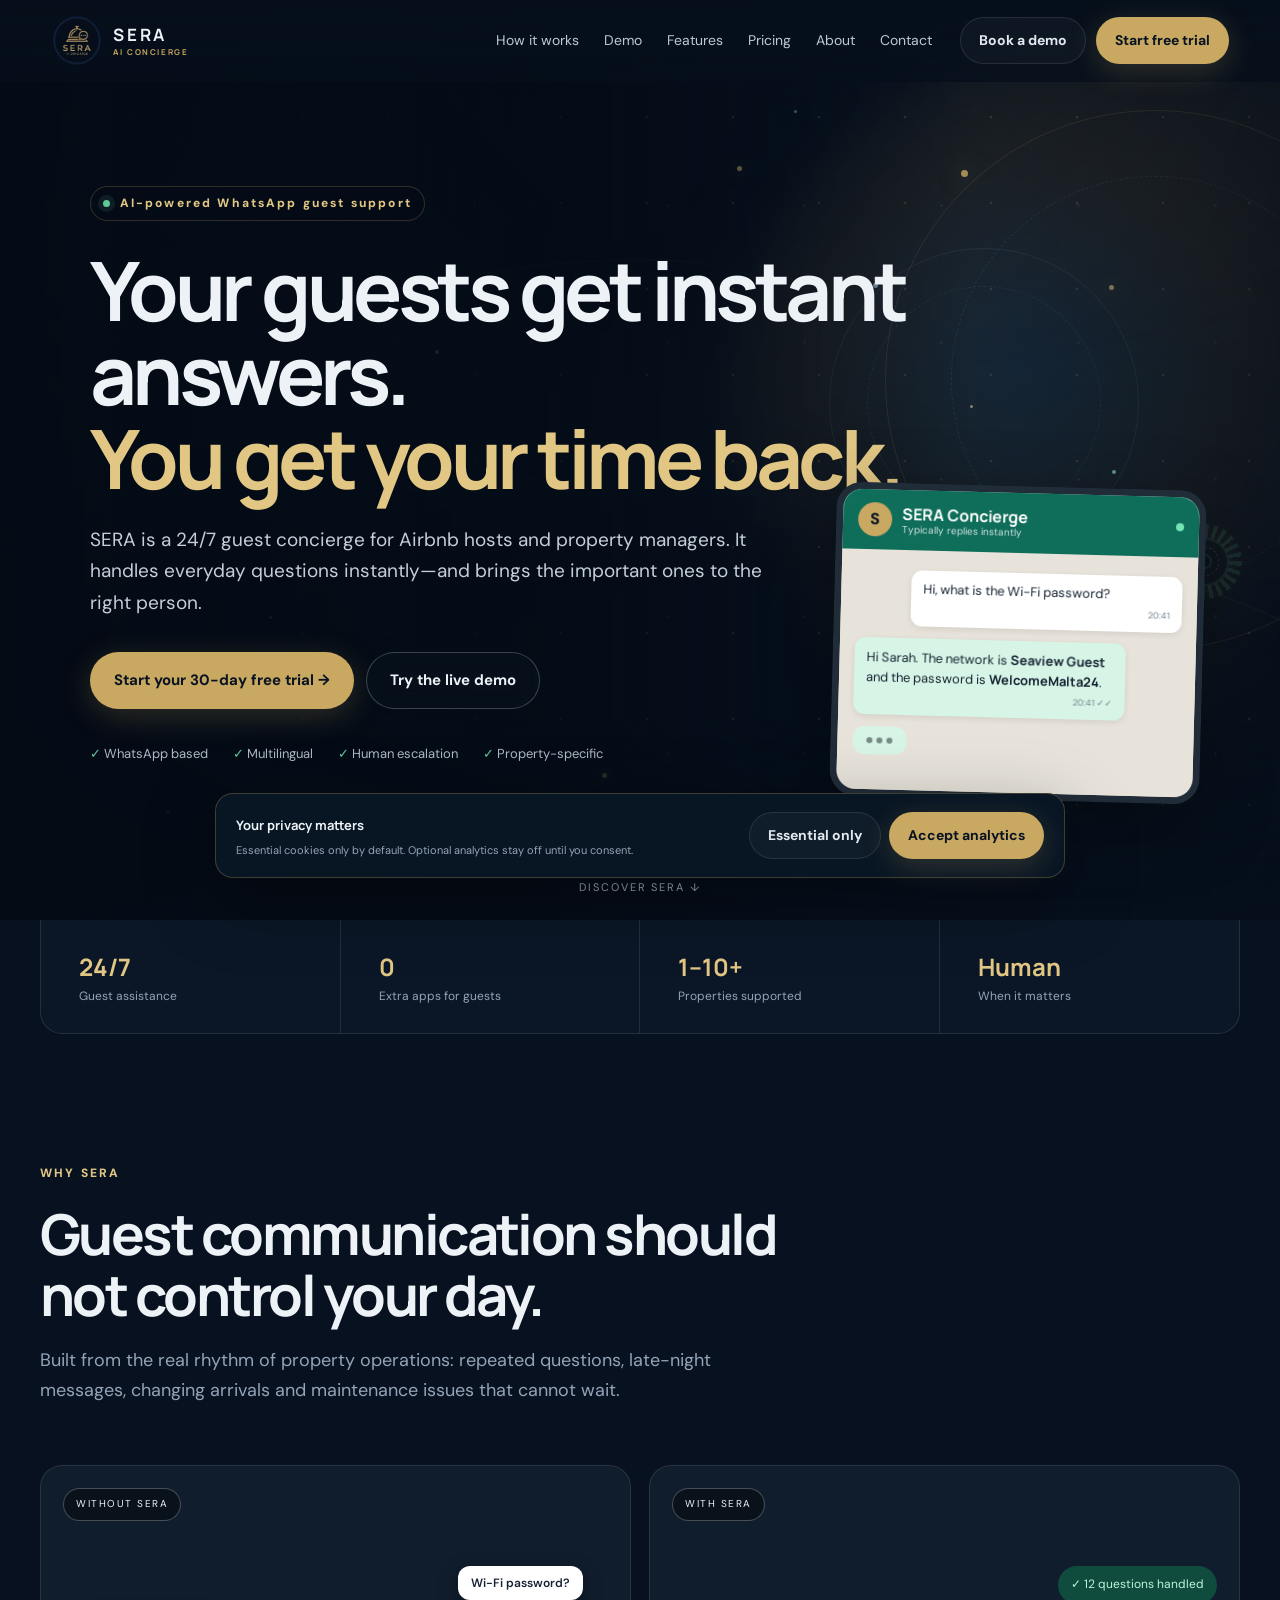
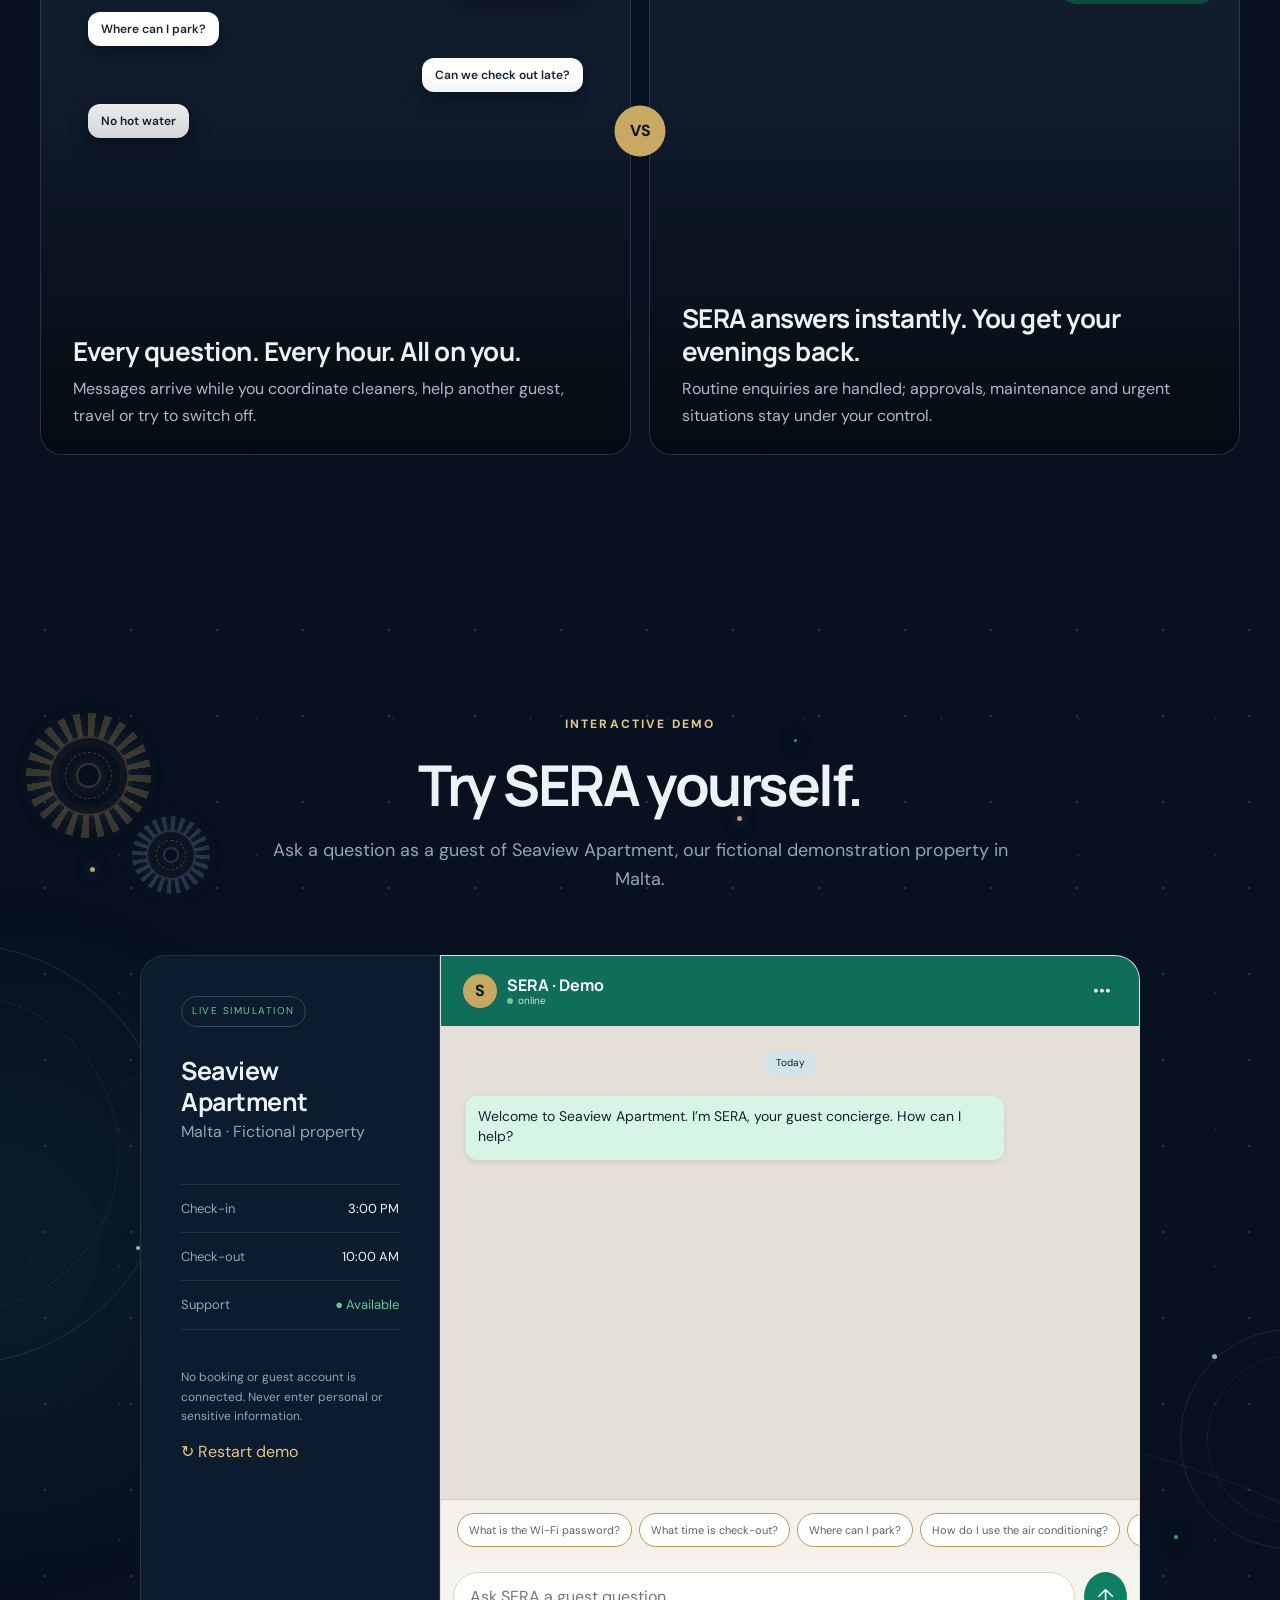
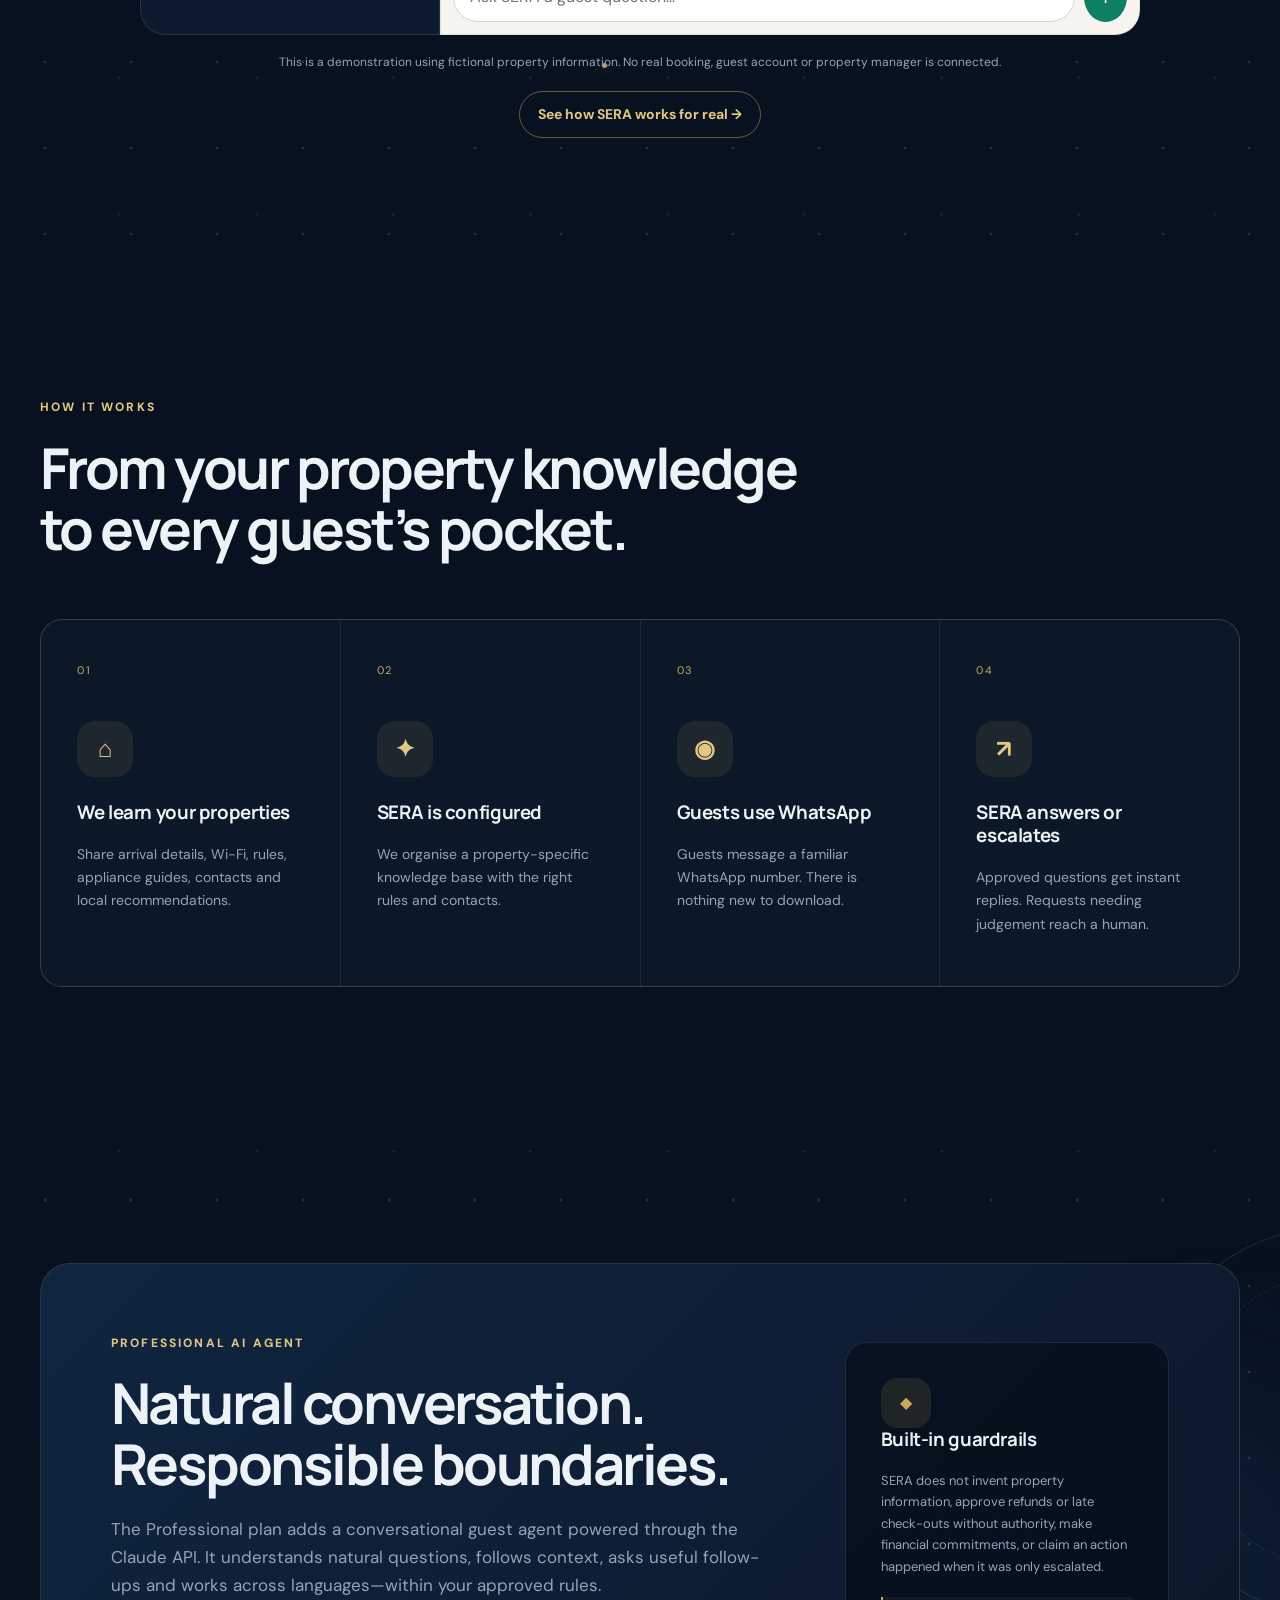
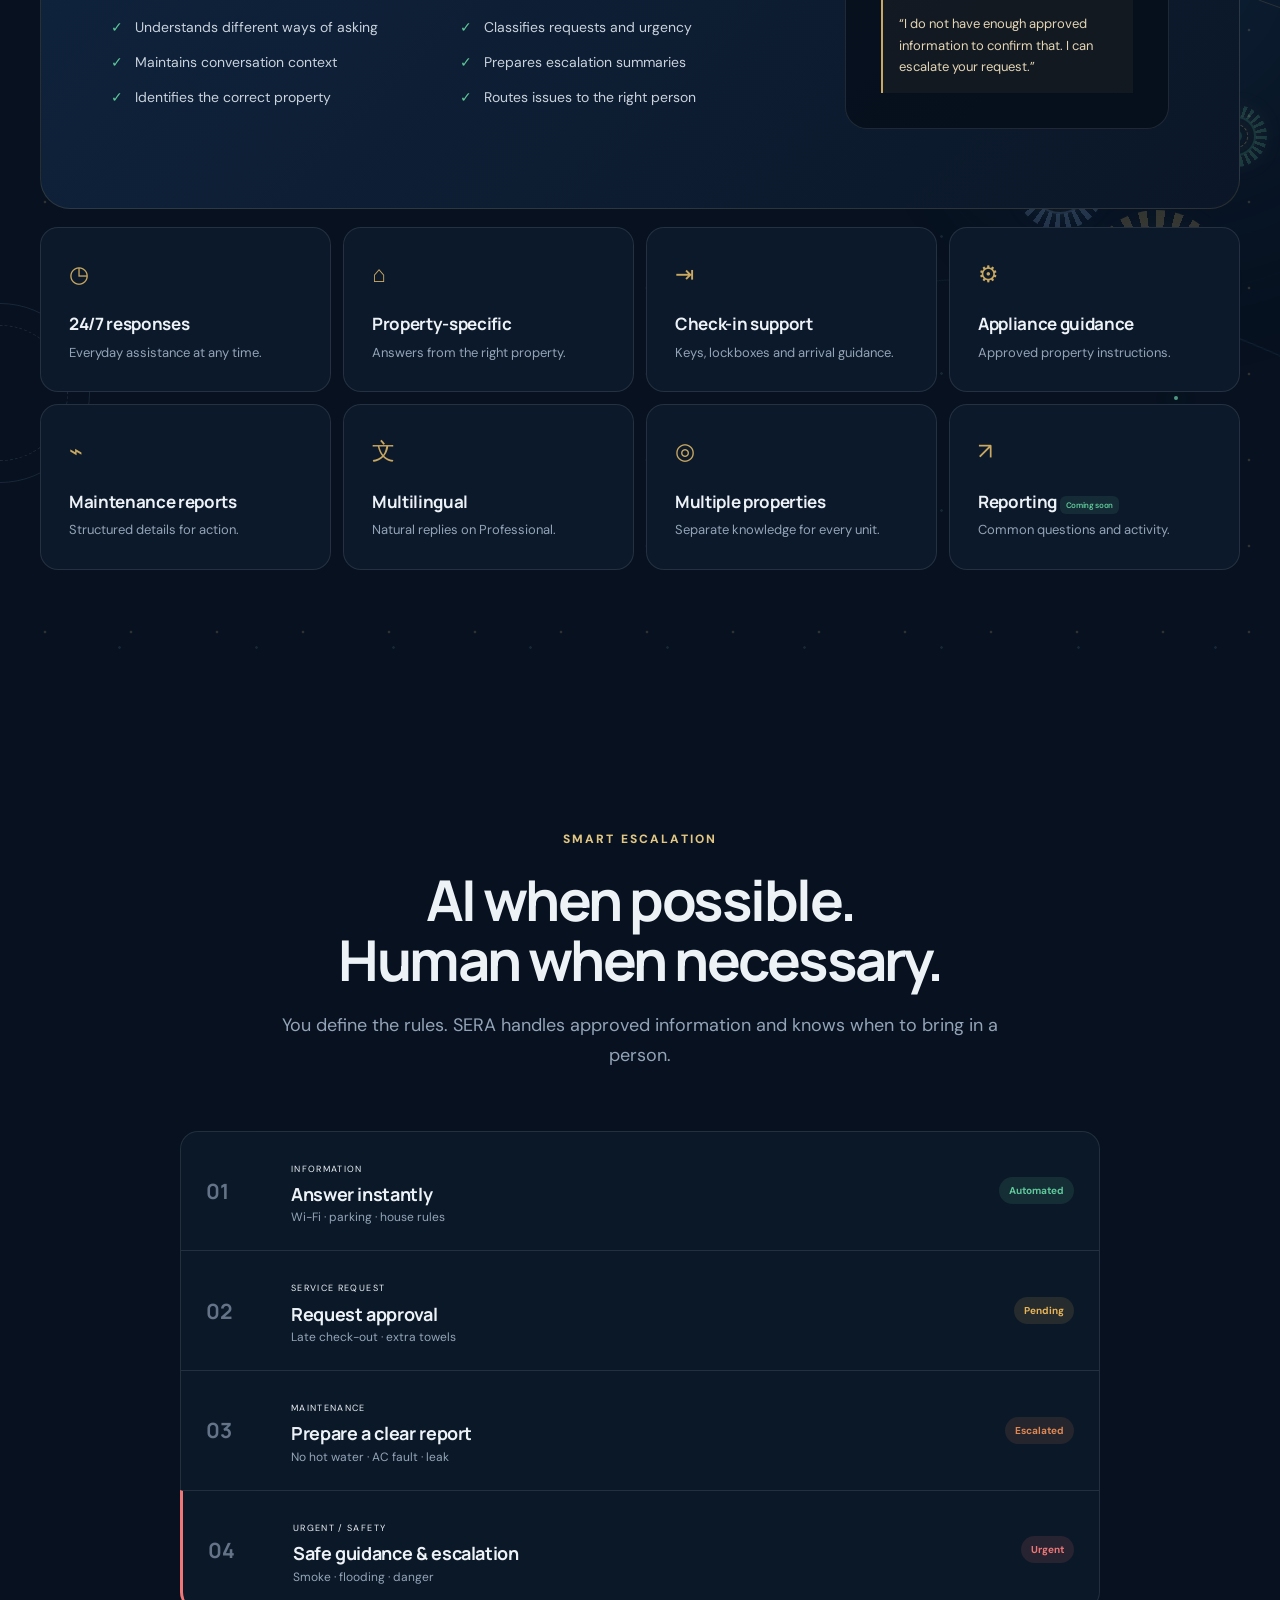
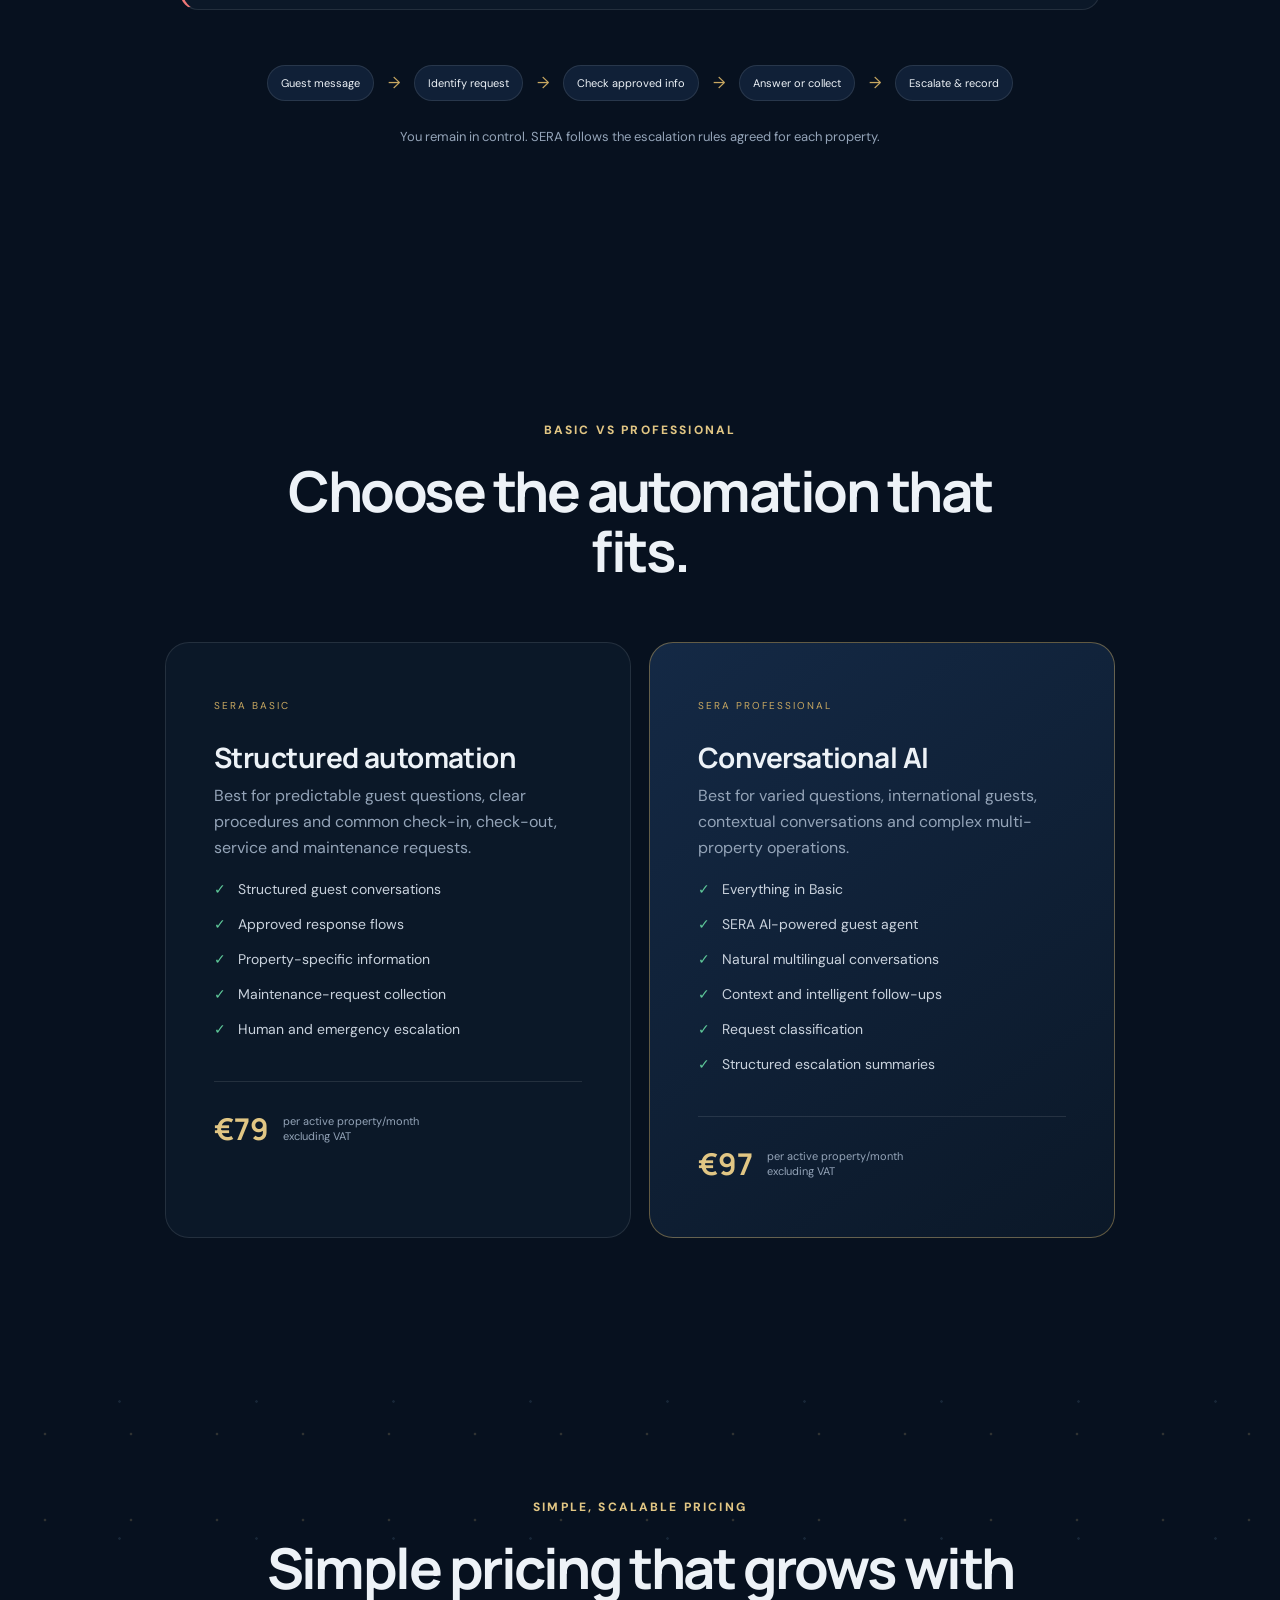
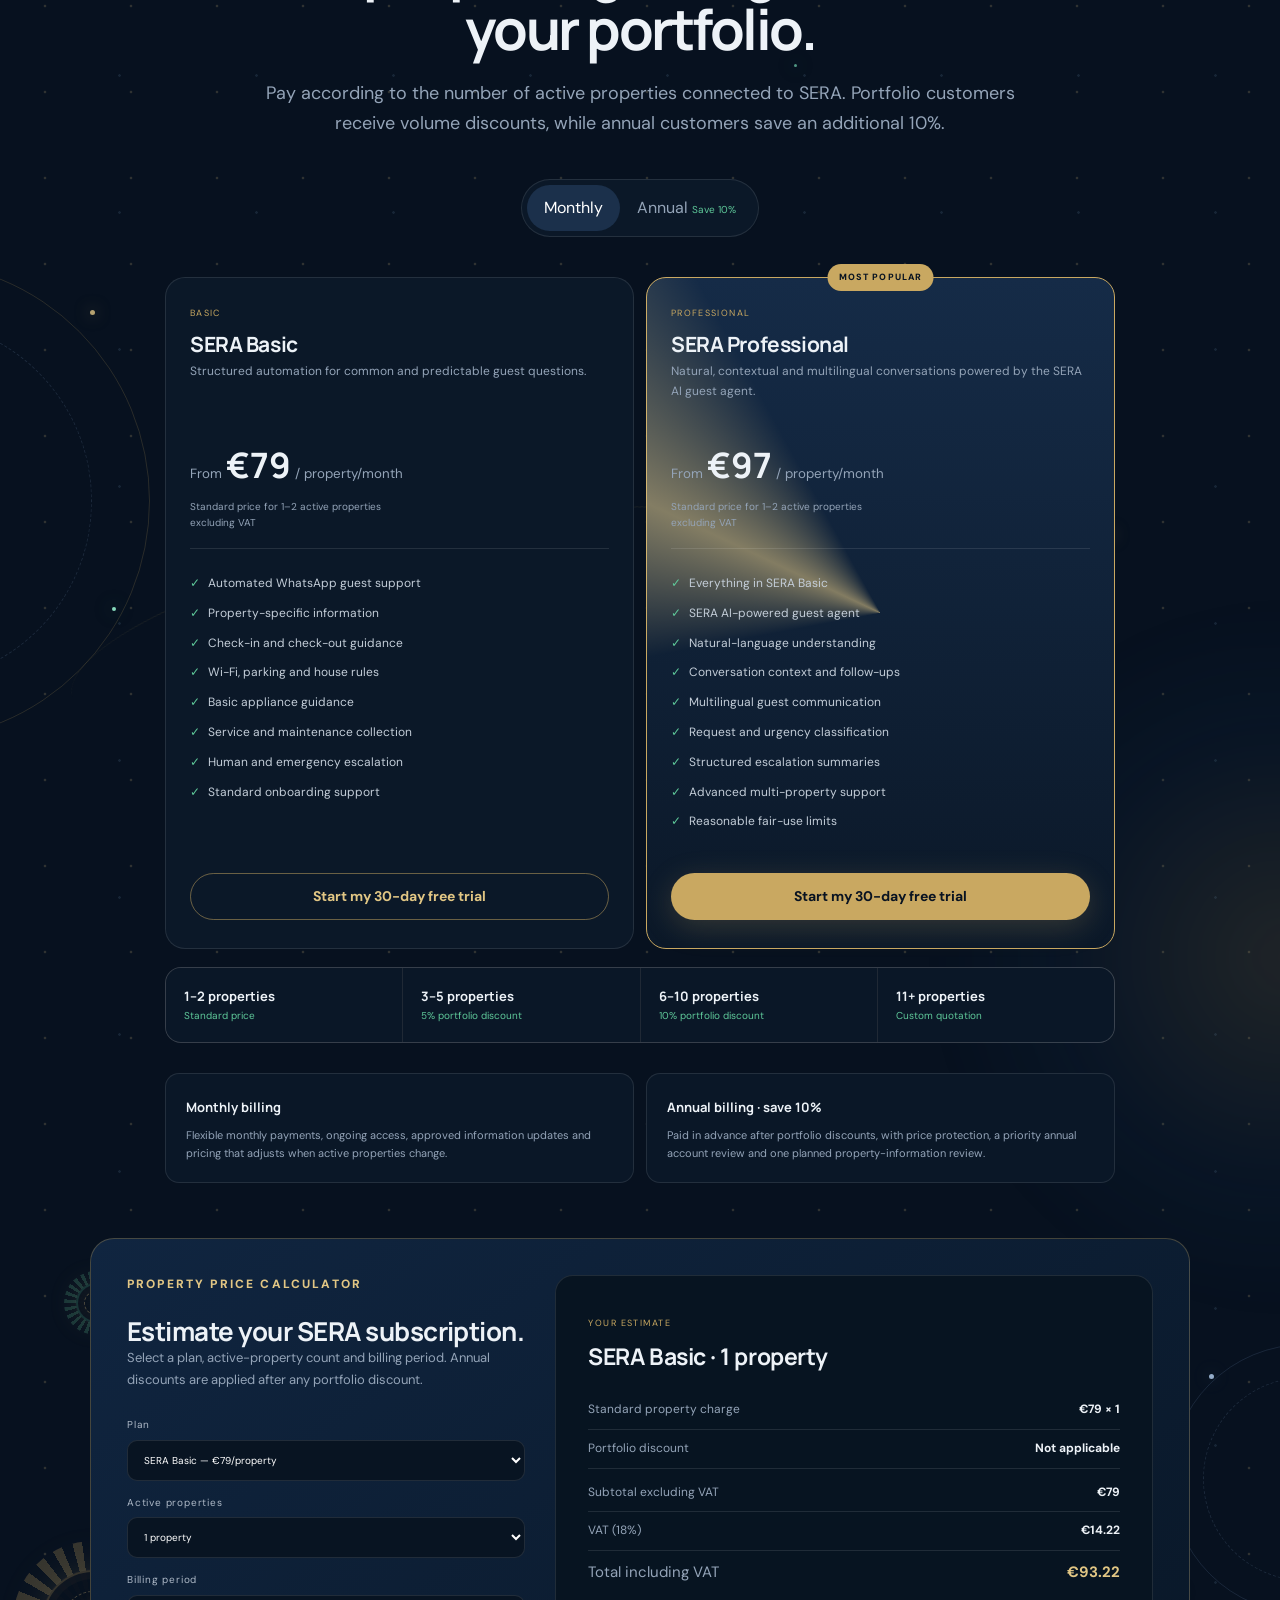
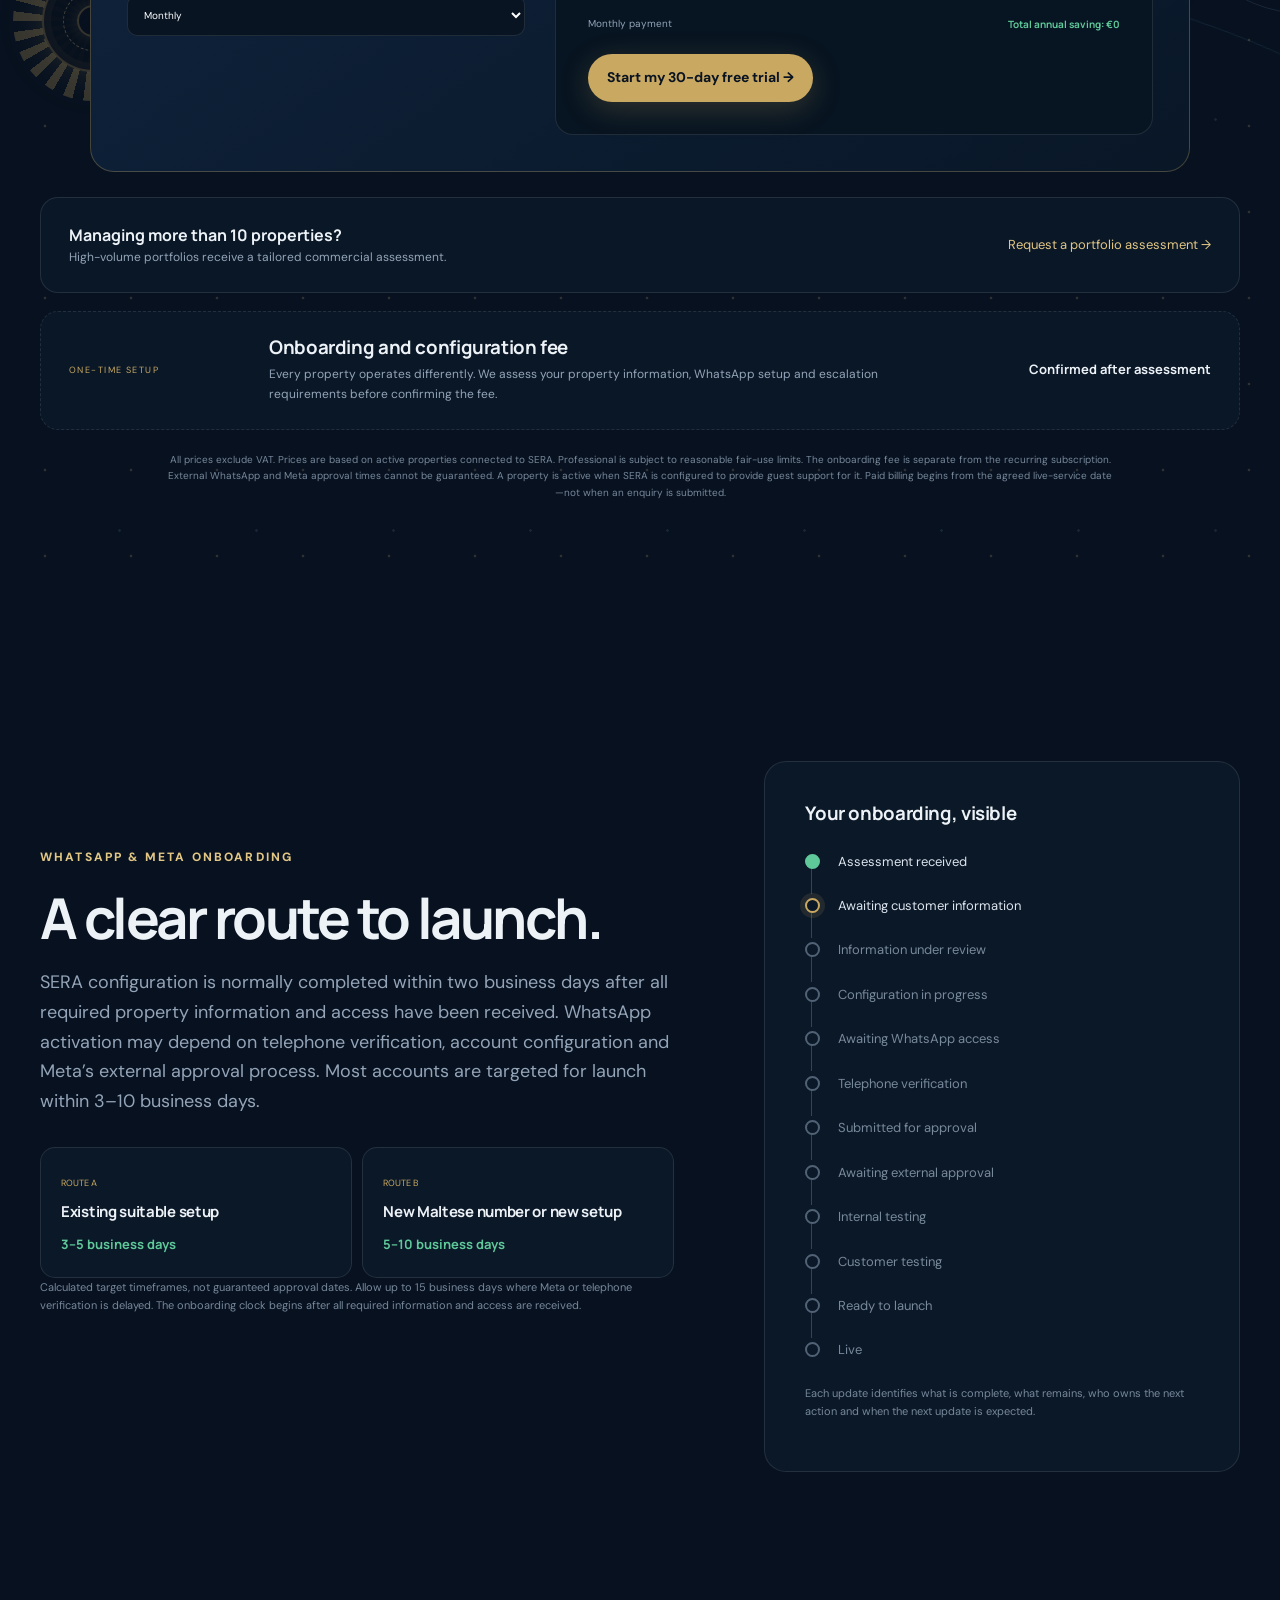
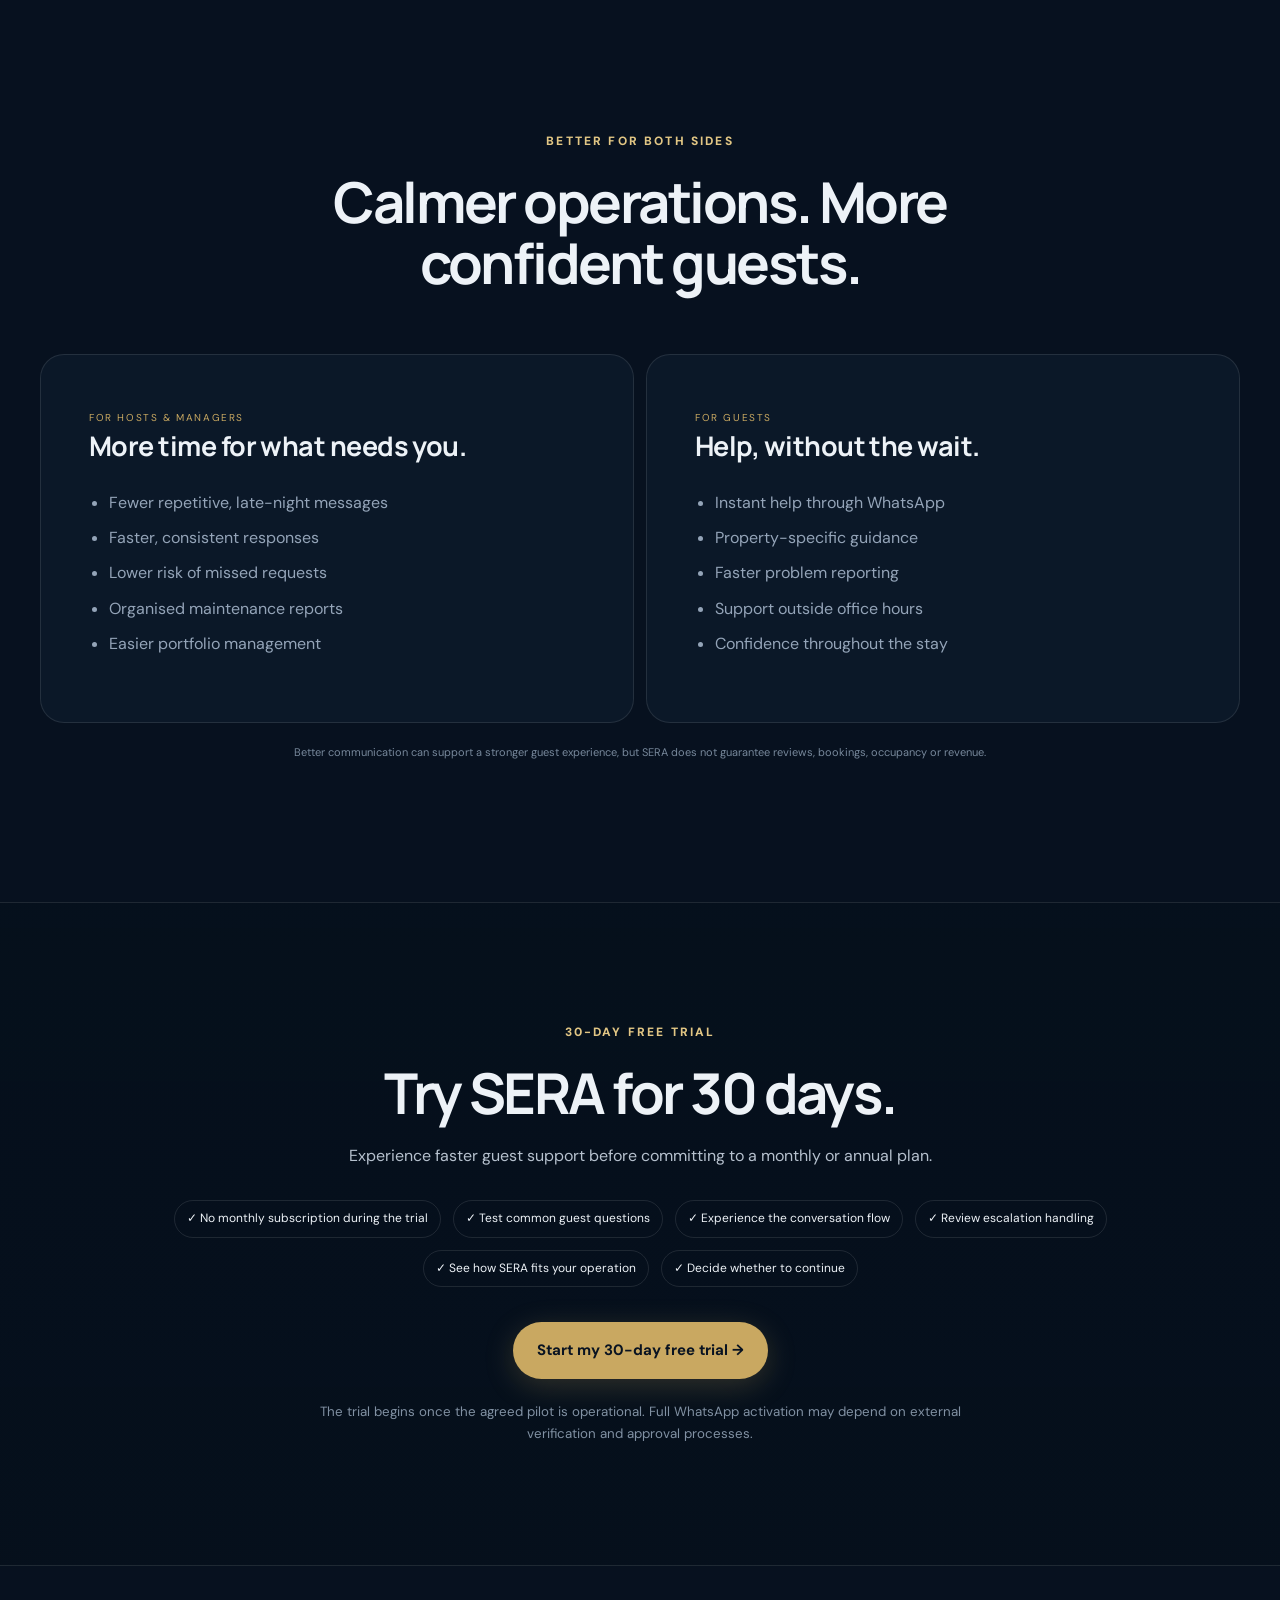
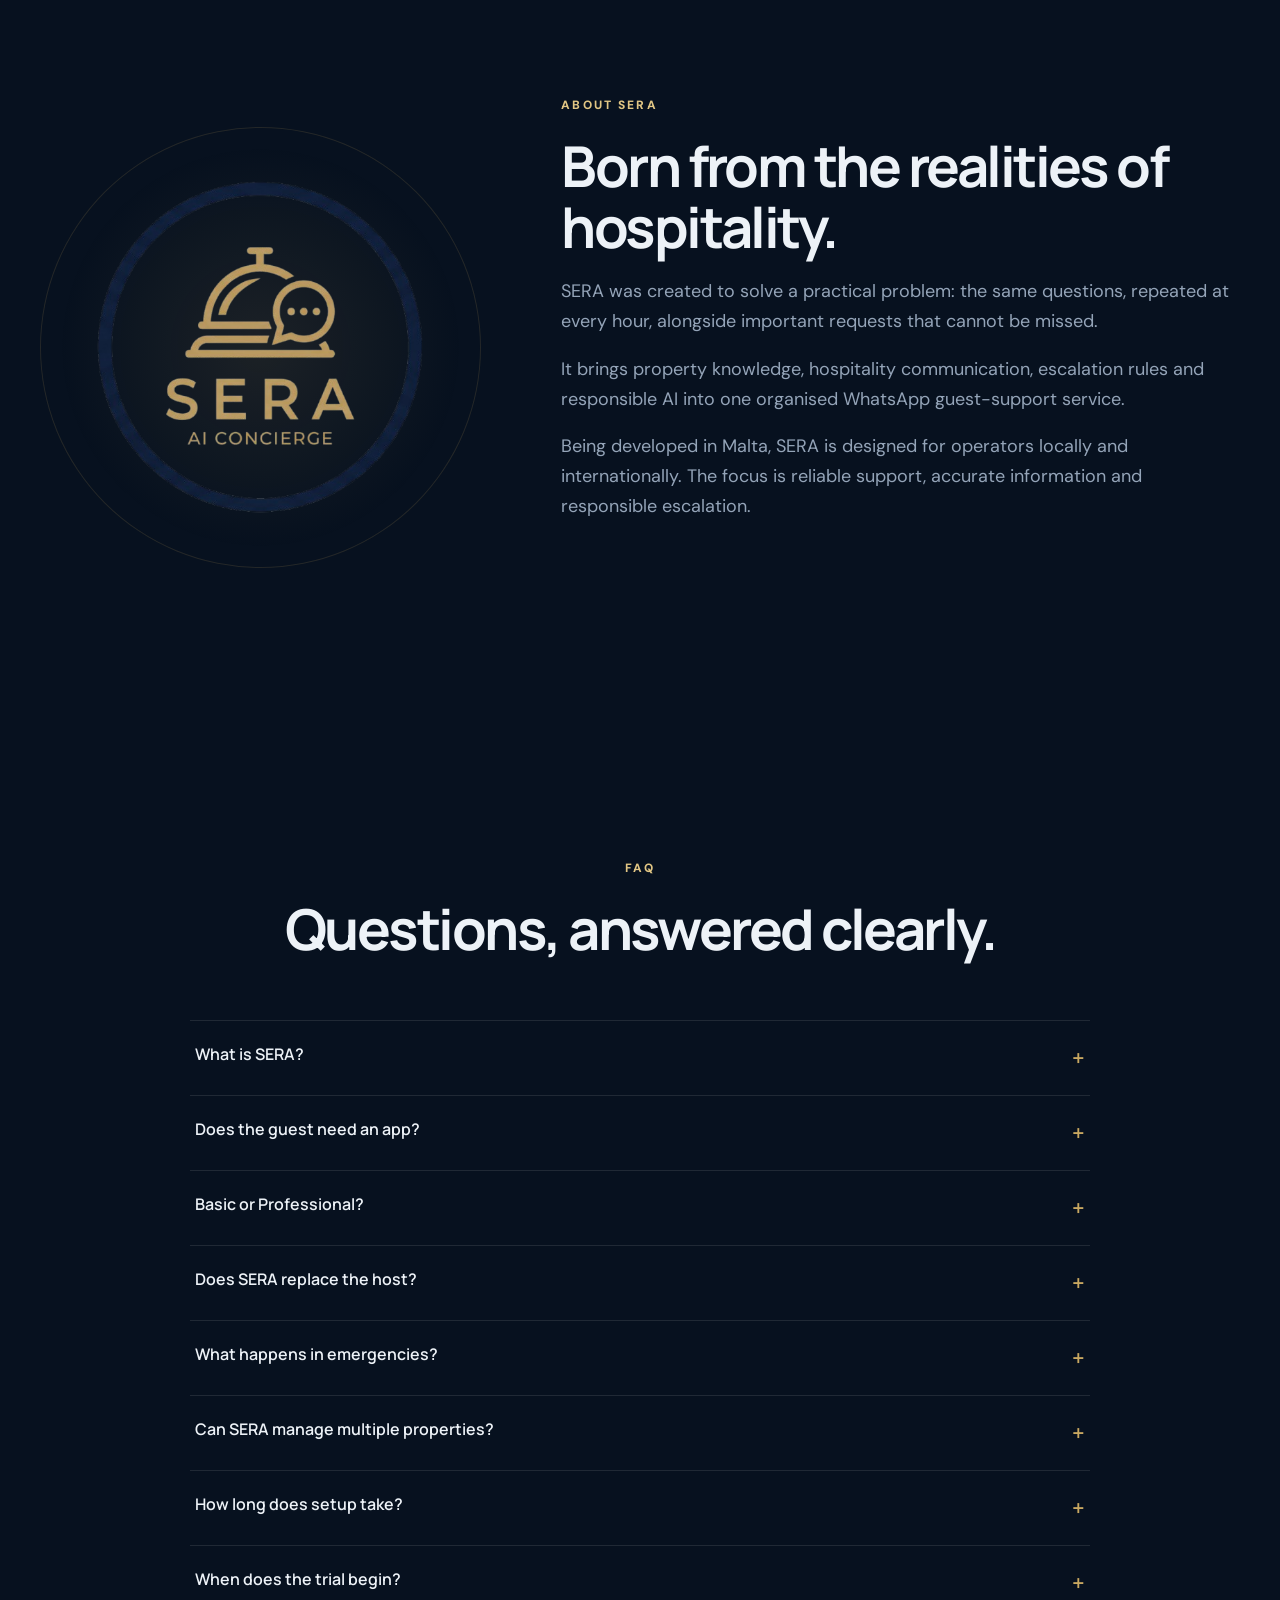
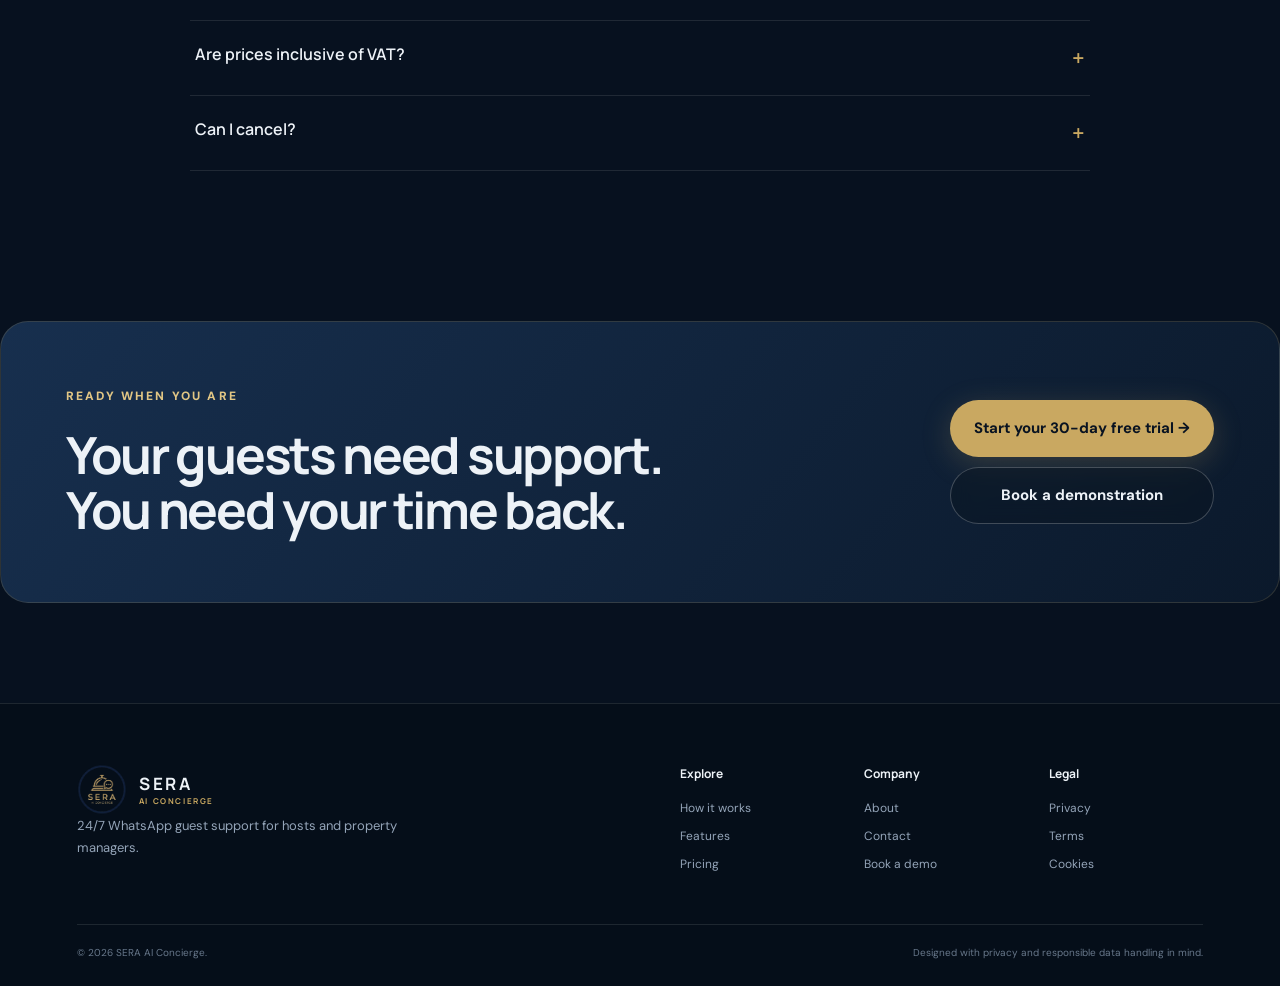
==== commit ddc2db7e: "Add files via upload" ====
--- a/index.html
+++ b/index.html
@@ -2,11 +2,11 @@
 <meta charset="utf-8"><meta name="viewport" content="width=device-width,initial-scale=1">
 <title>SERA AI Concierge | 24/7 WhatsApp Guest Support</title>
 <meta name="description" content="SERA helps Airbnb hosts and property managers answer guest questions instantly through WhatsApp, manage property information and escalate important situations.">
-<meta name="theme-color" content="#07111f"><meta property="og:title" content="SERA AI Concierge | Guest support that never sleeps"><meta property="og:description" content="Instant WhatsApp guest support, property-specific answers and responsible human escalation."><meta property="og:image" content="assets/mediterranean-villa.png"><link rel="icon" href="assets/sera-logo.png">
+<meta name="theme-color" content="#07111f"><meta property="og:title" content="SERA AI Concierge | Guest support that never sleeps"><meta property="og:description" content="Instant WhatsApp guest support, property-specific answers and responsible human escalation."><meta property="og:image" content="assets/mediterranean-villa.png"><link rel="icon" href="sera-logo.png">
 <link rel="preconnect" href="https://fonts.googleapis.com"><link rel="preconnect" href="https://fonts.gstatic.com" crossorigin><link href="https://fonts.googleapis.com/css2?family=DM+Sans:wght@400;500;600;700&family=Manrope:wght@500;600;700;800&display=swap" rel="stylesheet"><link rel="stylesheet" href="styles.css">
 <script type="application/ld+json">{"@context":"https://schema.org","@type":"FAQPage","mainEntity":[{"@type":"Question","name":"What is SERA?","acceptedAnswer":{"@type":"Answer","text":"SERA is an AI-powered WhatsApp guest concierge for short-term rental hosts and property managers."}},{"@type":"Question","name":"Does the guest need to download an app?","acceptedAnswer":{"@type":"Answer","text":"No. Guests communicate through WhatsApp."}},{"@type":"Question","name":"Does SERA replace the host?","acceptedAnswer":{"@type":"Answer","text":"No. SERA handles approved repetitive questions and escalates matters that require human action."}}]}</script>
 </head><body><a class="skip-link" href="#main">Skip to content</a>
-<header class="site-header" id="home"><a class="brand" href="#home" aria-label="SERA home"><img src="assets/sera-logo.png" alt="SERA AI Concierge logo"><span>SERA <small>AI CONCIERGE</small></span></a><button class="menu-toggle" aria-expanded="false" aria-controls="site-nav"><span></span><span></span><span></span><b class="sr-only">Menu</b></button><nav id="site-nav"><a href="#how">How it works</a><a href="#demo">Demo</a><a href="#features">Features</a><a href="#pricing">Pricing</a><a href="#about">About</a><a href="contact.html">Contact</a></nav><div class="header-actions"><a class="btn btn-ghost track-demo" href="contact.html?intent=demo">Book a demo</a><a class="btn btn-gold track-trial" href="#trial">Start free trial</a></div></header>
+<header class="site-header" id="home"><a class="brand" href="#home" aria-label="SERA home"><img src="sera-logo.png" alt="SERA AI Concierge logo"><span>SERA <small>AI CONCIERGE</small></span></a><button class="menu-toggle" aria-expanded="false" aria-controls="site-nav"><span></span><span></span><span></span><b class="sr-only">Menu</b></button><nav id="site-nav"><a href="#how">How it works</a><a href="#demo">Demo</a><a href="#features">Features</a><a href="#pricing">Pricing</a><a href="#about">About</a><a href="contact.html">Contact</a></nav><div class="header-actions"><a class="btn btn-ghost track-demo" href="contact.html?intent=demo">Book a demo</a><a class="btn btn-gold track-trial" href="#trial">Start free trial</a></div></header>
 <main id="main">
 <section class="hero"><div class="hero-image"></div><div class="hero-shade"></div><div class="hero-content reveal"><div class="eyebrow"><i></i> AI-powered WhatsApp guest support</div><h1>Your guests get instant answers.<br><em>You get your time back.</em></h1><p>SERA is a 24/7 guest concierge for Airbnb hosts and property managers. It handles everyday questions instantly—and brings the important ones to the right person.</p><div class="button-row"><a class="btn btn-gold btn-large track-trial" href="#trial">Start your 30-day free trial →</a><a class="btn btn-glass btn-large" href="#demo">Try the live demo</a></div><div class="trust-row"><span>✓ WhatsApp based</span><span>✓ Multilingual</span><span>✓ Human escalation</span><span>✓ Property-specific</span></div></div><div class="hero-chat"><div class="chat-head"><span class="chat-avatar">S</span><div><strong>SERA Concierge</strong><small>Typically replies instantly</small></div><i></i></div><div class="mini-chat-body"><div class="bubble guest">Hi, what is the Wi-Fi password?<time>20:41</time></div><div class="bubble sera">Hi Sarah. The network is <strong>Seaview Guest</strong> and the password is <strong>WelcomeMalta24</strong>.<time>20:41 ✓✓</time></div><div class="typing"><i></i><i></i><i></i></div></div></div><a class="scroll-cue" href="#why">Discover SERA ↓</a></section>
 <section class="proof-strip"><div><strong>24/7</strong><span>Guest assistance</span></div><div><strong>0</strong><span>Extra apps for guests</span></div><div><strong>1–10+</strong><span>Properties supported</span></div><div><strong>Human</strong><span>When it matters</span></div></section>
@@ -20,8 +20,8 @@
 <section class="section onboarding-section"><div class="onboarding-grid"><div class="section-heading reveal"><span class="kicker">WHATSAPP & META ONBOARDING</span><h2>A clear route to launch.</h2><p>SERA configuration is normally completed within two business days after all required property information and access have been received. WhatsApp activation may depend on telephone verification, account configuration and Meta’s external approval process. Most accounts are targeted for launch within 3–10 business days.</p><div class="route-cards"><article><small>ROUTE A</small><h3>Existing suitable setup</h3><strong>3–5 business days</strong></article><article><small>ROUTE B</small><h3>New Maltese number or new setup</h3><strong>5–10 business days</strong></article></div><p class="fineprint">Calculated target timeframes, not guaranteed approval dates. Allow up to 15 business days where Meta or telephone verification is delayed. The onboarding clock begins after all required information and access are received.</p></div><div class="status-timeline reveal"><h3>Your onboarding, visible</h3><ol><li class="done">Assessment received</li><li class="active">Awaiting customer information</li><li>Information under review</li><li>Configuration in progress</li><li>Awaiting WhatsApp access</li><li>Telephone verification</li><li>Submitted for approval</li><li>Awaiting external approval</li><li>Internal testing</li><li>Customer testing</li><li>Ready to launch</li><li>Live</li></ol><p class="fineprint">Each update identifies what is complete, what remains, who owns the next action and when the next update is expected.</p></div></div></section>
 <section class="section benefits-section"><div class="section-heading centered reveal"><span class="kicker">BETTER FOR BOTH SIDES</span><h2>Calmer operations. More confident guests.</h2></div><div class="benefit-columns reveal"><article><span>FOR HOSTS & MANAGERS</span><h3>More time for what needs you.</h3><ul><li>Fewer repetitive, late-night messages</li><li>Faster, consistent responses</li><li>Lower risk of missed requests</li><li>Organised maintenance reports</li><li>Easier portfolio management</li></ul></article><article><span>FOR GUESTS</span><h3>Help, without the wait.</h3><ul><li>Instant help through WhatsApp</li><li>Property-specific guidance</li><li>Faster problem reporting</li><li>Support outside office hours</li><li>Confidence throughout the stay</li></ul></article></div><p class="fineprint centered-text">Better communication can support a stronger guest experience, but SERA does not guarantee reviews, bookings, occupancy or revenue.</p></section>
 <section class="trial-section" id="trial"><div class="trial-inner reveal"><span class="kicker">30-DAY FREE TRIAL</span><h2>Try SERA for 30 days.</h2><p>Experience faster guest support before committing to a monthly or annual plan.</p><div class="trial-points"><span>✓ No monthly subscription during the trial</span><span>✓ Test common guest questions</span><span>✓ Experience the conversation flow</span><span>✓ Review escalation handling</span><span>✓ See how SERA fits your operation</span><span>✓ Decide whether to continue</span></div><a class="btn btn-gold btn-large track-trial" href="contact.html?intent=trial">Start my 30-day free trial →</a><small>The trial begins once the agreed pilot is operational. Full WhatsApp activation may depend on external verification and approval processes.</small></div></section>
-<section class="section about-section" id="about"><div class="about-grid"><div class="about-visual reveal"><img src="assets/sera-logo.png" alt="SERA AI Concierge" loading="lazy"></div><div class="section-heading reveal"><span class="kicker">ABOUT SERA</span><h2>Born from the realities of hospitality.</h2><p>SERA was created to solve a practical problem: the same questions, repeated at every hour, alongside important requests that cannot be missed.</p><p>It brings property knowledge, hospitality communication, escalation rules and responsible AI into one organised WhatsApp guest-support service.</p><p>Being developed in Malta, SERA is designed for operators locally and internationally. The focus is reliable support, accurate information and responsible escalation.</p></div></div></section>
+<section class="section about-section" id="about"><div class="about-grid"><div class="about-visual reveal"><img src="sera-logo.png" alt="SERA AI Concierge" loading="lazy"></div><div class="section-heading reveal"><span class="kicker">ABOUT SERA</span><h2>Born from the realities of hospitality.</h2><p>SERA was created to solve a practical problem: the same questions, repeated at every hour, alongside important requests that cannot be missed.</p><p>It brings property knowledge, hospitality communication, escalation rules and responsible AI into one organised WhatsApp guest-support service.</p><p>Being developed in Malta, SERA is designed for operators locally and internationally. The focus is reliable support, accurate information and responsible escalation.</p></div></div></section>
 <section class="section faq-section" id="faq"><div class="section-heading centered reveal"><span class="kicker">FAQ</span><h2>Questions, answered clearly.</h2></div><div class="faq-list"><details><summary>What is SERA?</summary><p>An AI-powered WhatsApp guest concierge for short-term rental hosts and property managers.</p></details><details><summary>Does the guest need an app?</summary><p>No. Guests communicate through WhatsApp.</p></details><details><summary>Basic or Professional?</summary><p>Basic uses structured flows and approved information. Professional adds a Claude-powered conversational AI guest agent.</p></details><details><summary>Does SERA replace the host?</summary><p>No. It handles repetitive questions and escalates matters needing human action.</p></details><details><summary>What happens in emergencies?</summary><p>SERA follows approved procedures and directs guests to emergency services where immediate danger exists.</p></details><details><summary>Can SERA manage multiple properties?</summary><p>Yes, with separate approved information for each property.</p></details><details><summary>How long does setup take?</summary><p>Internal configuration normally takes up to two business days after all information is received. WhatsApp activation targets 3–10 business days, depending on Meta approval.</p></details><details><summary>When does the trial begin?</summary><p>When the agreed pilot is operational. No monthly subscription is charged during the trial.</p></details><details><summary>Are prices inclusive of VAT?</summary><p>No. Prices exclude VAT.</p></details><details><summary>Can I cancel?</summary><p>Cancellation is governed by the final approved terms. Review them before subscribing.</p></details></div></section>
 <section class="final-cta"><div><span class="kicker">READY WHEN YOU ARE</span><h2>Your guests need support.<br>You need your time back.</h2></div><div><a class="btn btn-gold btn-large track-trial" href="contact.html?intent=trial">Start your 30-day free trial →</a><a class="btn btn-glass btn-large track-demo" href="contact.html?intent=demo">Book a demonstration</a></div></section></main>
-<footer><div class="footer-main"><div><a class="brand" href="#home"><img src="assets/sera-logo.png" alt=""><span>SERA <small>AI CONCIERGE</small></span></a><p>24/7 WhatsApp guest support for hosts and property managers.</p></div><div class="footer-links"><div><strong>Explore</strong><a href="#how">How it works</a><a href="#features">Features</a><a href="#pricing">Pricing</a></div><div><strong>Company</strong><a href="#about">About</a><a href="contact.html">Contact</a><a href="contact.html?intent=demo">Book a demo</a></div><div><strong>Legal</strong><a href="legal.html#privacy">Privacy</a><a href="legal.html#terms">Terms</a><a href="legal.html#cookies">Cookies</a></div></div></div><div class="footer-bottom"><span>© 2026 SERA AI Concierge.</span><span>Designed with privacy and responsible data handling in mind.</span></div></footer>
+<footer><div class="footer-main"><div><a class="brand" href="#home"><img src="sera-logo.png" alt=""><span>SERA <small>AI CONCIERGE</small></span></a><p>24/7 WhatsApp guest support for hosts and property managers.</p></div><div class="footer-links"><div><strong>Explore</strong><a href="#how">How it works</a><a href="#features">Features</a><a href="#pricing">Pricing</a></div><div><strong>Company</strong><a href="#about">About</a><a href="contact.html">Contact</a><a href="contact.html?intent=demo">Book a demo</a></div><div><strong>Legal</strong><a href="legal.html#privacy">Privacy</a><a href="legal.html#terms">Terms</a><a href="legal.html#cookies">Cookies</a></div></div></div><div class="footer-bottom"><span>© 2026 SERA AI Concierge.</span><span>Designed with privacy and responsible data handling in mind.</span></div></footer>
 <div class="cookie-banner" id="cookie-banner"><div><strong>Your privacy matters</strong><p>Essential cookies only by default. Optional analytics stay off until you consent.</p></div><div><button class="btn btn-ghost" id="cookie-essential">Essential only</button><button class="btn btn-gold" id="cookie-accept">Accept analytics</button></div></div><a class="mobile-cta track-trial" href="#trial">Start free trial →</a><script src="config.js"></script><script src="app.js"></script></body></html>
--- a/styles.css
+++ b/styles.css
@@ -21,3 +21,4 @@
 @media(max-width:780px){.mechanical-gear{opacity:.58}.gear-one{right:-12%;width:125px}.gear-two{right:12%;width:78px}.gear-three{display:none}.demo-orbits .gear-one,.pricing-orbits .gear-one{left:-12%}.demo-orbits .gear-two,.pricing-orbits .gear-two{left:14%}}
 @media(prefers-reduced-motion:reduce){.mechanical-gear,.mechanical-gear i{animation:none!important}}
 .mechanical-gear{-webkit-mask:none;mask:none}.mechanical-gear::before{inset:18%;z-index:1;background:rgba(7,17,31,.93);box-shadow:inset 0 0 0 7px rgba(201,168,97,.035),0 0 0 1px rgba(255,255,255,.025)}.mechanical-gear::after{z-index:3}.mechanical-gear i{inset:31%;z-index:2}
+.brand img{display:block;border:0;color:transparent}.about-visual img{display:block;border:0;color:transparent}.brand img[style*="hidden"]{width:0;margin:0}.about-visual img[style*="hidden"]{visibility:visible!important;background:radial-gradient(circle,rgba(201,168,97,.16),transparent 68%)}
